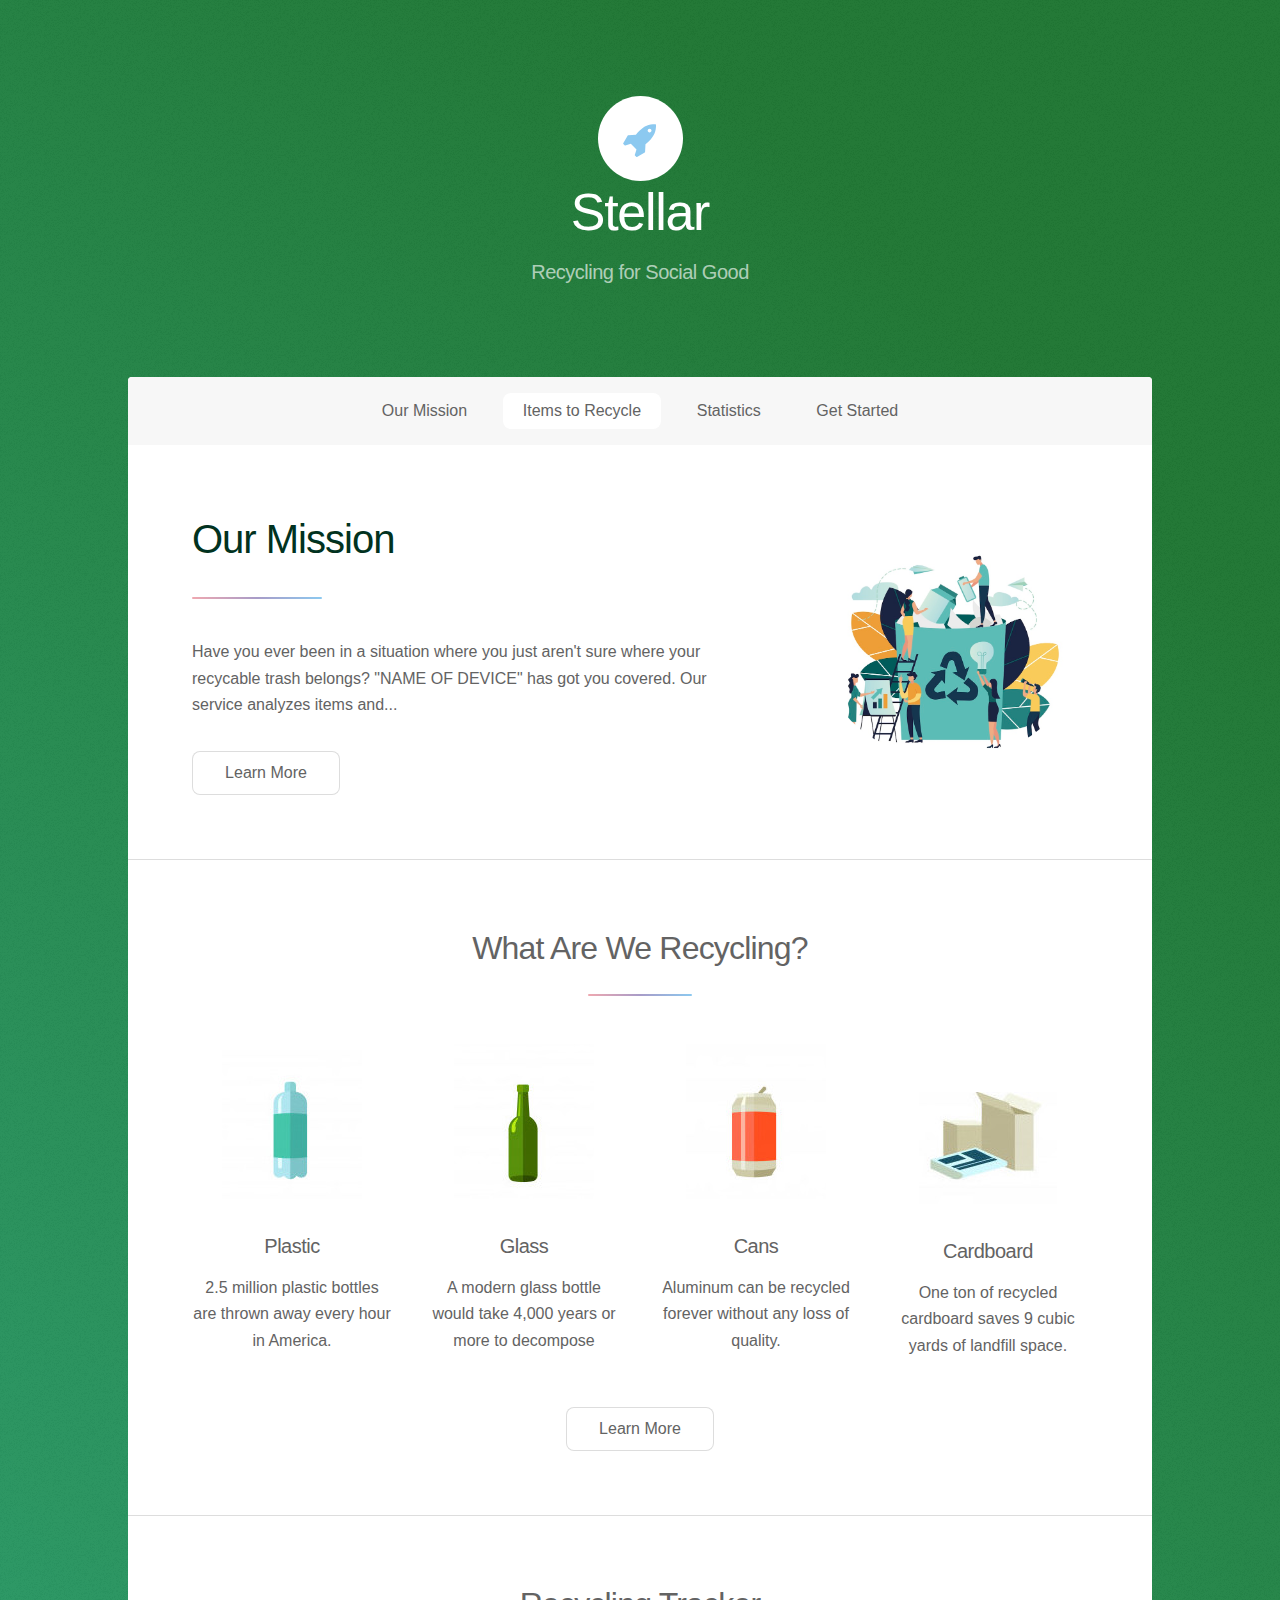
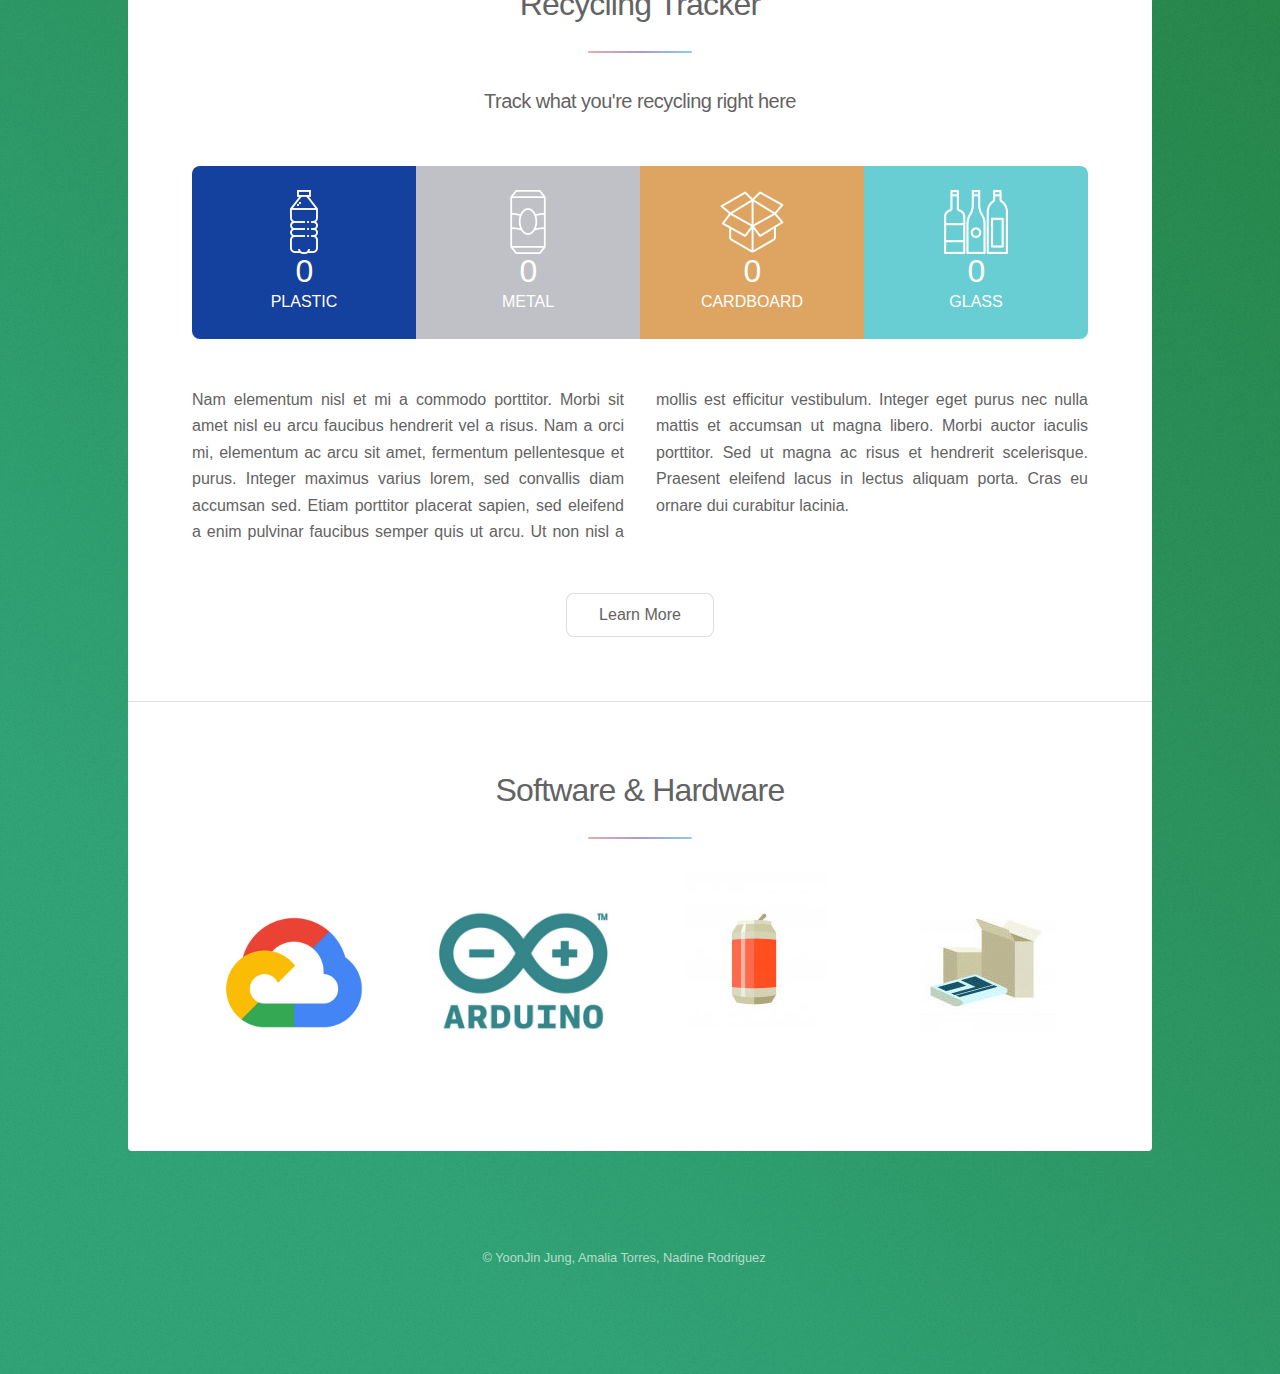
==== index.html @ b8164441 "Update index.html" ====
<html>
	<head>
		<title>Recycling for Social Good</title>
		<meta charset="utf-8" />
		<meta name="viewport" content="width=device-width, initial-scale=1, user-scalable=no" />
		<link rel="stylesheet" href="assets/css/main.css" />
		<noscript><link rel="stylesheet" href="assets/css/noscript.css" /></noscript>
	</head>
	<body class="is-preload">

		<!-- Wrapper -->
			<div id="wrapper">

				<!-- Header -->
					<header id="header" class="alt">
						<img src="images/logo.svg" alt=""/>
						<h1>Stellar</h1>
						<p>Recycling for Social Good<br />
						<!--built by <a href="https://twitter.com/ajlkn">@ajlkn</a> for <a href="https://html5up.net">HTML5 UP</a>.</p>-->
					</header>

				<!-- Nav -->
					<nav id="nav">
						<ul>
							<li><a href="#intro" class="active">Our Mission</a></li>
							<li><a href="#first"> Items to Recycle </a></li>
							<li><a href="#second"> Statistics </a></li>
							<li><a href="#cta"> Get Started </a></li>
						</ul>
					</nav>

				<!-- Main -->
					<div id="main">

						<!-- Introduction -->
							<section id="intro" class="main">
								<div class="spotlight">
									<div class="content">
										<header class="major">
											<h2 style="color: #013220; font-size: 40px">Our Mission</h2>
										</header>
										<p>Have you ever been in a situation where you just aren't sure where your recycable trash belongs?
											 "NAME OF DEVICE" has got you covered. Our service analyzes items and... </p>
										<ul class="actions">
											<li><a href="generic.html" class="button">Learn More</a></li>
										</ul>
									</div>
									<span id = "recycle-image" class = "image"id="image-recycle"><img src="images/people-recycling2.jpg" alt=""></span>
								</div>
							</section>

						<!-- First Section -->
							<section id="first" class="main special">
								<header class="major">
									<h2>What Are We Recycling?</h2>
								</header>
								<ul class="features">
									<li>
										<div class="box alt">
											<div class="row gtr-uniform">
												<div class="col-12"><img src="images/plastic.jpg" alt=""/></div>
											</div>
										</div>
										<h3>Plastic</h3>
										<p>2.5 million plastic bottles are thrown away every hour in America.</p>
									</li>
									<li>
										<div class="box alt">
											<div class="row gtr-uniform">
												<div class="col-12"><img src="images/glass.jpg" alt="" /></div>
											</div>
										</div>
										<h3>Glass</h3>
										<p>A modern glass bottle would take 4,000 years or more to decompose</p>
									</li>
									<li>
										<div class="box alt">
											<div class="row gtr-uniform">
												<div class="col-12"><img src="images/can.jpg" alt="" /></div>
											</div>
										</div>
										<h3>Cans</h3>
										<p>Aluminum can be recycled forever without any loss of quality.</p>
									</li>
									<li>
										<div class="box alt">
											<div class="row gtr-uniform">
												<div class="col-12"><img src="images/cardboard.jpg" alt="" /></div>
											</div>
										</div>
										<h3>Cardboard</h3>
										<p>One ton of recycled cardboard saves 9 cubic yards of landfill space.</p>
									</li>
								</ul>
								<footer class="major">
									<ul class="actions special">
										<li><a href="https://everkept.com/assets/pdf/RecyclingRules.pdf" class="button">Learn More</a></li>
									</ul>
								</footer>
							</section>

						<!-- Second Section -->
							<section id="second" class="main special">
								<header class="major">
									<h2>Recycling Tracker</h2>
									<p>Track what you're recycling right here</p>
								</header>
								<ul class="statistics">
									<li class="style1">
										<span><img src="images/plastic-icon.png" alt=""/></span>
										<strong>0</strong> PLASTIC
									</li>
									<li class="style2">
										<span><img src="images/can-icon.png" alt=""/></span>
										<strong>0</strong> METAL
									</li>
									<li class="style3">
										<span><img src="images/cardboard-icon.png" alt=""/></span>
										<strong>0</strong> CARDBOARD
									</li>
									<li class="style4">
										<span><img src="images/glass-icon.png" alt=""/></span>
										<strong>0</strong> GLASS
									</li>
								</ul>
								<p class="content">Nam elementum nisl et mi a commodo porttitor. Morbi sit amet nisl eu arcu faucibus hendrerit vel a risus. Nam a orci mi, elementum ac arcu sit amet, fermentum pellentesque et purus. Integer maximus varius lorem, sed convallis diam accumsan sed. Etiam porttitor placerat sapien, sed eleifend a enim pulvinar faucibus semper quis ut arcu. Ut non nisl a mollis est efficitur vestibulum. Integer eget purus nec nulla mattis et accumsan ut magna libero. Morbi auctor iaculis porttitor. Sed ut magna ac risus et hendrerit scelerisque. Praesent eleifend lacus in lectus aliquam porta. Cras eu ornare dui curabitur lacinia.</p>
								<footer class="major">
									<ul class="actions special">
										<li><a href="generic.html" class="button">Learn More</a></li>
									</ul>
								</footer>
							</section>

						<!-- Get Started -->
							<section id="cta" class="main special">
								<header class="major">
									<h2>Software & Hardware</h2>

								<!-- Software Used-->
										<ul class="features">
											<li>
												<div class="box alt">
													<div class="row gtr-uniform">
														<a  href="https://cloud.google.com/" target="_blank" class="col-12"><span class="image fit"><img class="fade" src="images/googlecloud.jpg"/></span></a>
													</div>
												</div>
											</li>
											<li>
												<div class="box alt">
													<div class="row gtr-uniform">
														<a  href="https://www.arduino.cc/en/Main/Software" target="_blank" class="col-12"><span class="image fit"><img class="fade" src="images/arduino.jpg" /></span></a>
													</div>
												</div>
											</li>
											<li>
												<div class="box alt">
													<div class="row gtr-uniform">
														<div class="col-12"><img src="images/can.jpg" href="#" alt="" /></div>
													</div>
												</div>
											</li>
											<li>
												<div class="box alt">
													<div class="row gtr-uniform">
														<div class="col-12"><img src="images/cardboard.jpg" a href="#" alt="" /></div>
													</div>
												</div>
											</li>
										</ul>
							</section>

					</div>

				<!-- Footer -->
				<footer id="footer">
					<p class="copyright">© YoonJin Jung, Amalia Torres, Nadine Rodriguez</p>
				</footer>

			</div>

		<!-- Scripts -->
			<script src="assets/js/jquery.min.js"></script>
			<script src="assets/js/jquery.scrollex.min.js"></script>
			<script src="assets/js/jquery.scrolly.min.js"></script>
			<script src="assets/js/browser.min.js"></script>
			<script src="assets/js/breakpoints.min.js"></script>
			<script src="assets/js/util.js"></script>
			<script src="assets/js/main.js"></script>

	</body>
</html>
---- assets/css/main.css ----
@import url(fontawesome-all.min.css);
@import 'https://fonts.googleapis.com/css?family=Source+Sans+Pro:300,400';

/*
	Stellar by HTML5 UP
	html5up.net | @ajlkn
	Free for personal and commercial use under the CCA 3.0 license (html5up.net/license)
*/

html, body, div, span, applet, object,
iframe, h1, h2, h3, h4, h5, h6, p, blockquote,
pre, a, abbr, acronym, address, big, cite,
code, del, dfn, em, img, ins, kbd, q, s, samp,
small, strike, strong, sub, sup, tt, var, b,
u, i, center, dl, dt, dd, ol, ul, li, fieldset,
form, label, legend, table, caption, tbody,
tfoot, thead, tr, th, td, article, aside,
canvas, details, embed, figure, figcaption,
footer, header, hgroup, menu, nav, output, ruby,
section, summary, time, mark, audio, video {
	margin: 0;
	padding: 0;
	border: 0;
	font-size: 100%;
	font: inherit;
	vertical-align: baseline;}

article, aside, details, figcaption, figure,
footer, header, hgroup, menu, nav, section {
	display: block;}

body {
	line-height: 1;
}

ol, ul {
	list-style: none;
}

blockquote, q {
	quotes: none;
}

	blockquote:before, blockquote:after, q:before, q:after {
		content: '';
		content: none;
	}

table {
	border-collapse: collapse;
	border-spacing: 0;
}

body {
	-webkit-text-size-adjust: none;
}

mark {
	background-color: transparent;
	color: inherit;
}

input::-moz-focus-inner {
	border: 0;
	padding: 0;
}

input, select, textarea {
	-moz-appearance: none;
	-webkit-appearance: none;
	-ms-appearance: none;
	appearance: none;
}

/* Basic */

	@-ms-viewport {
		width: device-width;
	}

	body {
		-ms-overflow-style: scrollbar;
	}

	@media screen and (max-width: 480px) {

		html, body {
			min-width: 320px;
		}

	}

	html {
		box-sizing: border-box;
	}

	*, *:before, *:after {
		box-sizing: inherit;
	}

	body {
		background-color: #000;
		background-image: url("images/overlay.png"), -moz-linear-gradient(45deg, #2ca272 15%, #1f7731 85%);
		background-image: url("images/overlay.png"), -webkit-linear-gradient(45deg, #2ca272 15%, #1f7731 85%);
		background-image: url("images/overlay.png"), -ms-linear-gradient(45deg, #2ca272 15%, #1f7731 85%);
		background-image: url("images/overlay.png"), linear-gradient(45deg, #2ca272 15%, #1f7731 85%);
	}

		body.is-preload *, body.is-preload *:before, body.is-preload *:after {
			-moz-animation: none !important;
			-webkit-animation: none !important;
			-ms-animation: none !important;
			animation: none !important;
			-moz-transition: none !important;
			-webkit-transition: none !important;
			-ms-transition: none !important;
			transition: none !important;
		}

/* Type */

	body {
		background-color: #935d8c;
		color: rgba(255, 255, 255, 0.65);
	}

	body, input, select, textarea {
		font-family: Helvetica, sans-serif;
		font-size: 17pt;
		font-weight: 300;
		line-height: 1.65;
	}

		@media screen and (max-width: 1680px) {

			body, input, select, textarea {
				font-size: 14pt;
			}

		}

		@media screen and (max-width: 1280px) {

			body, input, select, textarea {
				font-size: 12pt;
			}

		}

		@media screen and (max-width: 360px) {

			body, input, select, textarea {
				font-size: 11pt;
			}

		}

	a {
		-moz-transition: color 0.2s ease, border-bottom 0.2s ease;
		-webkit-transition: color 0.2s ease, border-bottom 0.2s ease;
		-ms-transition: color 0.2s ease, border-bottom 0.2s ease;
		transition: color 0.2s ease, border-bottom 0.2s ease;
		text-decoration: none;

		color: inherit;
	}

		a:hover {
			border-bottom-color: transparent;
		}

	strong, b {
		font-weight: 400;
	}

	em, i {
		font-style: italic;
	}

	p {
		margin: 0 0 2em 0;
	}

		p.content {
			-moz-columns: 20em 2;
			-webkit-columns: 20em 2;
			-ms-columns: 20em 2;
			columns: 20em 2;
			-moz-column-gap: 2em;
			-webkit-column-gap: 2em;
			-ms-column-gap: 2em;
			column-gap: 2em;
			text-align: justify;
		}

	h1, h2, h3, h4, h5, h6 {
		font-weight: 300;
		line-height: 1.5;
		margin: 0 0 0.7em 0;
		letter-spacing: -0.025em;
	}

		h1 a, h2 a, h3 a, h4 a, h5 a, h6 a {
			color: inherit;
			text-decoration: none;
		}

	h1 {
		font-size: 2.5em;
		line-height: 1.2;
		color: #ffd11a;
	}

	h2 {
		font-size: 1.5em;
		color: #2eb82e;
	}

	h3 {
		font-size: 1.25em;
	}

	h4 {
		font-size: 1.1em;
	}

	h5 {
		font-size: 0.9em;
	}

	h6 {
		font-size: 0.7em;
	}

	@media screen and (max-width: 736px) {

		h1 {
			font-size: 2em;
		}

	}

	sub {
		font-size: 0.8em;
		position: relative;
		top: 0.5em;
	}

	sup {
		font-size: 0.8em;
		position: relative;
		top: -0.5em;
	}

	blockquote {
		border-left: solid 4px;
		font-style: italic;
		margin: 0 0 2em 0;
		padding: 0.5em 0 0.5em 2em;
	}

	code {
		border-radius: 8px;
		border: solid 1px;
		font-family: "Courier New", monospace;
		font-size: 0.9em;
		margin: 0 0.25em;
		padding: 0.25em 0.65em;
	}

	pre {
		-webkit-overflow-scrolling: touch;
		font-family: "Courier New", monospace;
		font-size: 0.9em;
		margin: 0 0 2em 0;
	}

		pre code {
			display: block;
			line-height: 1.75;
			padding: 1em 1.5em;
			overflow-x: auto;
		}

	hr {
		border: 0;
		border-bottom: solid 1px;
		margin: 2em 0;
	}

		hr.major {
			margin: 3em 0;
		}

	.align-left {
		text-align: left;
	}

	.align-center {
		text-align: center;
	}

	.align-right {
		text-align: right;
	}

	input, select, textarea {
		color: #ffffff;
	}

	a:hover {
		color: #ffffff;
	}

	strong, b {
		color: #ffffff;
	}

	h1, h2, h3, h4, h5, h6 {
		color: #ffffff;
	}

	blockquote {
		border-left-color: rgba(255, 255, 255, 0.35);
	}

	code {
		background: rgba(255, 255, 255, 0.075);
		border-color: rgba(255, 255, 255, 0.35);
	}

	hr {
		border-bottom-color: rgba(255, 255, 255, 0.35);
	}

/* Row */

	.row {
		display: flex;
		flex-wrap: wrap;
		box-sizing: border-box;
		align-items: stretch;
	}

		.row > * {
			box-sizing: border-box;
		}

		.row.gtr-uniform > * > :last-child {
			margin-bottom: 0;
		}

		.row.aln-left {
			justify-content: flex-start;
		}

		.row.aln-center {
			justify-content: center;
		}

		.row.aln-right {
			justify-content: flex-end;
		}

		.row.aln-top {
			align-items: flex-start;
		}

		.row.aln-middle {
			align-items: center;
		}

		.row.aln-bottom {
			align-items: flex-end;
		}

		.row > .imp {
			order: -1;
		}

		.row > .col-1 {
			width: 8.33333%;
		}

		.row > .off-1 {
			margin-left: 0%;
		}

		.row > .col-2 {
			width: 16.66667%;
		}

		.row > .off-2 {
			margin-left: 16.66667%;
		}

		.row > .col-3 {
			width: 25%;
		}

		.row > .off-3 {
			margin-left: 25%;
		}

		.row > .col-4 {
			width: 33.33333%;
		}

		.row > .off-4 {
			margin-left: 33.33333%;
		}

		.row > .col-5 {
			width: 41.66667%;
		}

		.row > .off-5 {
			margin-left: 41.66667%;
		}

		.row > .col-6 {
			width: 50%;
		}

		.row > .off-6 {
			margin-left: 50%;
		}

		.row > .col-7 {
			width: 58.33333%;
		}

		.row > .off-7 {
			margin-left: 58.33333%;
		}

		.row > .col-8 {
			width: 66.66667%;
		}

		.row > .off-8 {
			margin-left: 66.66667%;
		}

		.row > .col-9 {
			width: 75%;
		}

		.row > .off-9 {
			margin-left: 75%;
		}

		.row > .col-10 {
			width: 83.33333%;
		}

		.row > .off-10 {
			margin-left: 83.33333%;
		}

		.row > .col-11 {
			width: 91.66667%;
		}

		.row > .off-11 {
			margin-left: 91.66667%;
		}

		.row > .col-12 {
			width: 100%;
		}

		.row > .off-12 {
			margin-left: 100%;
		}

		.row.gtr-0 {
			margin-top: 0;
			margin-left: 0em;
		}

			.row.gtr-0 > * {
				padding: 0 0 0 0em;
			}

			.row.gtr-0.gtr-uniform {
				margin-top: 0em;
			}

				.row.gtr-0.gtr-uniform > * {
					padding-top: 0em;
				}

		.row.gtr-25 {
			margin-top: 0;
			margin-left: -0.375em;
		}

			.row.gtr-25 > * {
				padding: 0 0 0 0.375em;
			}

			.row.gtr-25.gtr-uniform {
				margin-top: -0.375em;
			}

				.row.gtr-25.gtr-uniform > * {
					padding-top: 0.375em;
				}

		.row.gtr-50 {
			margin-top: 0;
			margin-left: -0.75em;
		}

			.row.gtr-50 > * {
				padding: 0 0 0 0.75em;
			}

			.row.gtr-50.gtr-uniform {
				margin-top: -0.75em;
			}

				.row.gtr-50.gtr-uniform > * {
					padding-top: 0.75em;
				}

		.row {
			margin-top: 0;
			margin-left: -1.5em;
		}

			.row > * {
				padding: 0 0 0 1.5em;
			}

			.row.gtr-uniform {
				margin-top: -1.5em;
			}

				.row.gtr-uniform > * {
					padding-top: 1.5em;
				}

		.row.gtr-150 {
			margin-top: 0;
			margin-left: -2.25em;
		}

			.row.gtr-150 > * {
				padding: 0 0 0 2.25em;
			}

			.row.gtr-150.gtr-uniform {
				margin-top: -2.25em;
			}

				.row.gtr-150.gtr-uniform > * {
					padding-top: 2.25em;
				}

		.row.gtr-200 {
			margin-top: 0;
			margin-left: -3em;
		}

			.row.gtr-200 > * {
				padding: 0 0 0 3em;
			}

			.row.gtr-200.gtr-uniform {
				margin-top: -3em;
			}

				.row.gtr-200.gtr-uniform > * {
					padding-top: 3em;
				}

		@media screen and (max-width: 1680px) {

			.row {
				display: flex;
				flex-wrap: wrap;
				box-sizing: border-box;
				align-items: stretch;
			}

				.row > * {
					box-sizing: border-box;
				}

				.row.gtr-uniform > * > :last-child {
					margin-bottom: 0;
				}

				.row.aln-left {
					justify-content: flex-start;
				}

				.row.aln-center {
					justify-content: center;
				}

				.row.aln-right {
					justify-content: flex-end;
				}

				.row.aln-top {
					align-items: flex-start;
				}

				.row.aln-middle {
					align-items: center;
				}

				.row.aln-bottom {
					align-items: flex-end;
				}

				.row > .imp-xlarge {
					order: -1;
				}

				.row > .col-1-xlarge {
					width: 8.33333%;
				}

				.row > .off-1-xlarge {
					margin-left: 8.33333%;
				}

				.row > .col-2-xlarge {
					width: 16.66667%;
				}

				.row > .off-2-xlarge {
					margin-left: 16.66667%;
				}

				.row > .col-3-xlarge {
					width: 25%;
				}

				.row > .off-3-xlarge {
					margin-left: 25%;
				}

				.row > .col-4-xlarge {
					width: 33.33333%;
				}

				.row > .off-4-xlarge {
					margin-left: 33.33333%;
				}

				.row > .col-5-xlarge {
					width: 41.66667%;
				}

				.row > .off-5-xlarge {
					margin-left: 41.66667%;
				}

				.row > .col-6-xlarge {
					width: 50%;
				}

				.row > .off-6-xlarge {
					margin-left: 50%;
				}

				.row > .col-7-xlarge {
					width: 58.33333%;
				}

				.row > .off-7-xlarge {
					margin-left: 58.33333%;
				}

				.row > .col-8-xlarge {
					width: 66.66667%;
				}

				.row > .off-8-xlarge {
					margin-left: 66.66667%;
				}

				.row > .col-9-xlarge {
					width: 75%;
				}

				.row > .off-9-xlarge {
					margin-left: 75%;
				}

				.row > .col-10-xlarge {
					width: 83.33333%;
				}

				.row > .off-10-xlarge {
					margin-left: 83.33333%;
				}

				.row > .col-11-xlarge {
					width: 91.66667%;
				}

				.row > .off-11-xlarge {
					margin-left: 91.66667%;
				}

				.row > .col-12-xlarge {
					width: 100%;
				}

				.row > .off-12-xlarge {
					margin-left: 100%;
				}

				.row.gtr-0 {
					margin-top: 0;
					margin-left: 0em;
				}

					.row.gtr-0 > * {
						padding: 0 0 0 0em;
					}

					.row.gtr-0.gtr-uniform {
						margin-top: 0em;
					}

						.row.gtr-0.gtr-uniform > * {
							padding-top: 0em;
						}

				.row.gtr-25 {
					margin-top: 0;
					margin-left: -0.375em;
				}

					.row.gtr-25 > * {
						padding: 0 0 0 0.375em;
					}

					.row.gtr-25.gtr-uniform {
						margin-top: -0.375em;
					}

						.row.gtr-25.gtr-uniform > * {
							padding-top: 0.375em;
						}

				.row.gtr-50 {
					margin-top: 0;
					margin-left: -0.75em;
				}

					.row.gtr-50 > * {
						padding: 0 0 0 0.75em;
					}

					.row.gtr-50.gtr-uniform {
						margin-top: -0.75em;
					}

						.row.gtr-50.gtr-uniform > * {
							padding-top: 0.75em;
						}

				.row {
					margin-top: 0;
					margin-left: -1.5em;
				}

					.row > * {
						padding: 0 0 0 1.5em;
					}

					.row.gtr-uniform {
						margin-top: -1.5em;
					}

						.row.gtr-uniform > * {
							padding-top: 1.5em;
						}

				.row.gtr-150 {
					margin-top: 0;
					margin-left: -2.25em;
				}

					.row.gtr-150 > * {
						padding: 0 0 0 2.25em;
					}

					.row.gtr-150.gtr-uniform {
						margin-top: -2.25em;
					}

						.row.gtr-150.gtr-uniform > * {
							padding-top: 2.25em;
						}

				.row.gtr-200 {
					margin-top: 0;
					margin-left: -3em;
				}

					.row.gtr-200 > * {
						padding: 0 0 0 3em;
					}

					.row.gtr-200.gtr-uniform {
						margin-top: -3em;
					}

						.row.gtr-200.gtr-uniform > * {
							padding-top: 3em;
						}

		}

		@media screen and (max-width: 1280px) {

			.row {
				display: flex;
				flex-wrap: wrap;
				box-sizing: border-box;
				align-items: stretch;
			}

				.row > * {
					box-sizing: border-box;
				}

				.row.gtr-uniform > * > :last-child {
					margin-bottom: 0;
				}

				.row.aln-left {
					justify-content: flex-start;
				}

				.row.aln-center {
					justify-content: center;
				}

				.row.aln-right {
					justify-content: flex-end;
				}

				.row.aln-top {
					align-items: flex-start;
				}

				.row.aln-middle {
					align-items: center;
				}

				.row.aln-bottom {
					align-items: flex-end;
				}

				.row > .imp-large {
					order: -1;
				}

				.row > .col-1-large {
					width: 8.33333%;
				}

				.row > .off-1-large {
					margin-left: 8.33333%;
				}

				.row > .col-2-large {
					width: 16.66667%;
				}

				.row > .off-2-large {
					margin-left: 16.66667%;
				}

				.row > .col-3-large {
					width: 25%;
				}

				.row > .off-3-large {
					margin-left: 25%;
				}

				.row > .col-4-large {
					width: 33.33333%;
				}

				.row > .off-4-large {
					margin-left: 33.33333%;
				}

				.row > .col-5-large {
					width: 41.66667%;
				}

				.row > .off-5-large {
					margin-left: 41.66667%;
				}

				.row > .col-6-large {
					width: 50%;
				}

				.row > .off-6-large {
					margin-left: 50%;
				}

				.row > .col-7-large {
					width: 58.33333%;
				}

				.row > .off-7-large {
					margin-left: 58.33333%;
				}

				.row > .col-8-large {
					width: 66.66667%;
				}

				.row > .off-8-large {
					margin-left: 66.66667%;
				}

				.row > .col-9-large {
					width: 75%;
				}

				.row > .off-9-large {
					margin-left: 75%;
				}

				.row > .col-10-large {
					width: 83.33333%;
				}

				.row > .off-10-large {
					margin-left: 83.33333%;
				}

				.row > .col-11-large {
					width: 91.66667%;
				}

				.row > .off-11-large {
					margin-left: 91.66667%;
				}

				.row > .col-12-large {
					width: 100%;
				}

				.row > .off-12-large {
					margin-left: 100%;
				}

				.row.gtr-0 {
					margin-top: 0;
					margin-left: 0em;
				}

					.row.gtr-0 > * {
						padding: 0 0 0 0em;
					}

					.row.gtr-0.gtr-uniform {
						margin-top: 0em;
					}

						.row.gtr-0.gtr-uniform > * {
							padding-top: 0em;
						}

				.row.gtr-25 {
					margin-top: 0;
					margin-left: -0.375em;
				}

					.row.gtr-25 > * {
						padding: 0 0 0 0.375em;
					}

					.row.gtr-25.gtr-uniform {
						margin-top: -0.375em;
					}

						.row.gtr-25.gtr-uniform > * {
							padding-top: 0.375em;
						}

				.row.gtr-50 {
					margin-top: 0;
					margin-left: -0.75em;
				}

					.row.gtr-50 > * {
						padding: 0 0 0 0.75em;
					}

					.row.gtr-50.gtr-uniform {
						margin-top: -0.75em;
					}

						.row.gtr-50.gtr-uniform > * {
							padding-top: 0.75em;
						}

				.row {
					margin-top: 0;
					margin-left: -1.5em;
				}

					.row > * {
						padding: 0 0 0 1.5em;
					}

					.row.gtr-uniform {
						margin-top: -1.5em;
					}

						.row.gtr-uniform > * {
							padding-top: 1.5em;
						}

				.row.gtr-150 {
					margin-top: 0;
					margin-left: -2.25em;
				}

					.row.gtr-150 > * {
						padding: 0 0 0 2.25em;
					}

					.row.gtr-150.gtr-uniform {
						margin-top: -2.25em;
					}

						.row.gtr-150.gtr-uniform > * {
							padding-top: 2.25em;
						}

				.row.gtr-200 {
					margin-top: 0;
					margin-left: -3em;
				}

					.row.gtr-200 > * {
						padding: 0 0 0 3em;
					}

					.row.gtr-200.gtr-uniform {
						margin-top: -3em;
					}

						.row.gtr-200.gtr-uniform > * {
							padding-top: 3em;
						}

		}

		@media screen and (max-width: 980px) {

			.row {
				display: flex;
				flex-wrap: wrap;
				box-sizing: border-box;
				align-items: stretch;
			}

				.row > * {
					box-sizing: border-box;
				}

				.row.gtr-uniform > * > :last-child {
					margin-bottom: 0;
				}

				.row.aln-left {
					justify-content: flex-start;
				}

				.row.aln-center {
					justify-content: center;
				}

				.row.aln-right {
					justify-content: flex-end;
				}

				.row.aln-top {
					align-items: flex-start;
				}

				.row.aln-middle {
					align-items: center;
				}

				.row.aln-bottom {
					align-items: flex-end;
				}

				.row > .imp-medium {
					order: -1;
				}

				.row > .col-1-medium {
					width: 8.33333%;
				}

				.row > .off-1-medium {
					margin-left: 8.33333%;
				}

				.row > .col-2-medium {
					width: 16.66667%;
				}

				.row > .off-2-medium {
					margin-left: 16.66667%;
				}

				.row > .col-3-medium {
					width: 25%;
				}

				.row > .off-3-medium {
					margin-left: 25%;
				}

				.row > .col-4-medium {
					width: 33.33333%;
				}

				.row > .off-4-medium {
					margin-left: 33.33333%;
				}

				.row > .col-5-medium {
					width: 41.66667%;
				}

				.row > .off-5-medium {
					margin-left: 41.66667%;
				}

				.row > .col-6-medium {
					width: 50%;
				}

				.row > .off-6-medium {
					margin-left: 50%;
				}

				.row > .col-7-medium {
					width: 58.33333%;
				}

				.row > .off-7-medium {
					margin-left: 58.33333%;
				}

				.row > .col-8-medium {
					width: 66.66667%;
				}

				.row > .off-8-medium {
					margin-left: 66.66667%;
				}

				.row > .col-9-medium {
					width: 75%;
				}

				.row > .off-9-medium {
					margin-left: 75%;
				}

				.row > .col-10-medium {
					width: 83.33333%;
				}

				.row > .off-10-medium {
					margin-left: 83.33333%;
				}

				.row > .col-11-medium {
					width: 91.66667%;
				}

				.row > .off-11-medium {
					margin-left: 91.66667%;
				}

				.row > .col-12-medium {
					width: 100%;
				}

				.row > .off-12-medium {
					margin-left: 100%;
				}

				.row.gtr-0 {
					margin-top: 0;
					margin-left: 0em;
				}

					.row.gtr-0 > * {
						padding: 0 0 0 0em;
					}

					.row.gtr-0.gtr-uniform {
						margin-top: 0em;
					}

						.row.gtr-0.gtr-uniform > * {
							padding-top: 0em;
						}

				.row.gtr-25 {
					margin-top: 0;
					margin-left: -0.375em;
				}

					.row.gtr-25 > * {
						padding: 0 0 0 0.375em;
					}

					.row.gtr-25.gtr-uniform {
						margin-top: -0.375em;
					}

						.row.gtr-25.gtr-uniform > * {
							padding-top: 0.375em;
						}

				.row.gtr-50 {
					margin-top: 0;
					margin-left: -0.75em;
				}

					.row.gtr-50 > * {
						padding: 0 0 0 0.75em;
					}

					.row.gtr-50.gtr-uniform {
						margin-top: -0.75em;
					}

						.row.gtr-50.gtr-uniform > * {
							padding-top: 0.75em;
						}

				.row {
					margin-top: 0;
					margin-left: -1.5em;
				}

					.row > * {
						padding: 0 0 0 1.5em;
					}

					.row.gtr-uniform {
						margin-top: -1.5em;
					}

						.row.gtr-uniform > * {
							padding-top: 1.5em;
						}

				.row.gtr-150 {
					margin-top: 0;
					margin-left: -2.25em;
				}

					.row.gtr-150 > * {
						padding: 0 0 0 2.25em;
					}

					.row.gtr-150.gtr-uniform {
						margin-top: -2.25em;
					}

						.row.gtr-150.gtr-uniform > * {
							padding-top: 2.25em;
						}

				.row.gtr-200 {
					margin-top: 0;
					margin-left: -3em;
				}

					.row.gtr-200 > * {
						padding: 0 0 0 3em;
					}

					.row.gtr-200.gtr-uniform {
						margin-top: -3em;
					}

						.row.gtr-200.gtr-uniform > * {
							padding-top: 3em;
						}

		}

		@media screen and (max-width: 736px) {

			.row {
				display: flex;
				flex-wrap: wrap;
				box-sizing: border-box;
				align-items: stretch;
			}

				.row > * {
					box-sizing: border-box;
				}

				.row.gtr-uniform > * > :last-child {
					margin-bottom: 0;
				}

				.row.aln-left {
					justify-content: flex-start;
				}

				.row.aln-center {
					justify-content: center;
				}

				.row.aln-right {
					justify-content: flex-end;
				}

				.row.aln-top {
					align-items: flex-start;
				}

				.row.aln-middle {
					align-items: center;
				}

				.row.aln-bottom {
					align-items: flex-end;
				}

				.row > .imp-small {
					order: -1;
				}

				.row > .col-1-small {
					width: 8.33333%;
				}

				.row > .off-1-small {
					margin-left: 8.33333%;
				}

				.row > .col-2-small {
					width: 16.66667%;
				}

				.row > .off-2-small {
					margin-left: 16.66667%;
				}

				.row > .col-3-small {
					width: 25%;
				}

				.row > .off-3-small {
					margin-left: 25%;
				}

				.row > .col-4-small {
					width: 33.33333%;
				}

				.row > .off-4-small {
					margin-left: 33.33333%;
				}

				.row > .col-5-small {
					width: 41.66667%;
				}

				.row > .off-5-small {
					margin-left: 41.66667%;
				}

				.row > .col-6-small {
					width: 50%;
				}

				.row > .off-6-small {
					margin-left: 50%;
				}

				.row > .col-7-small {
					width: 58.33333%;
				}

				.row > .off-7-small {
					margin-left: 58.33333%;
				}

				.row > .col-8-small {
					width: 66.66667%;
				}

				.row > .off-8-small {
					margin-left: 66.66667%;
				}

				.row > .col-9-small {
					width: 75%;
				}

				.row > .off-9-small {
					margin-left: 75%;
				}

				.row > .col-10-small {
					width: 83.33333%;
				}

				.row > .off-10-small {
					margin-left: 83.33333%;
				}

				.row > .col-11-small {
					width: 91.66667%;
				}

				.row > .off-11-small {
					margin-left: 91.66667%;
				}

				.row > .col-12-small {
					width: 100%;
				}

				.row > .off-12-small {
					margin-left: 100%;
				}

				.row.gtr-0 {
					margin-top: 0;
					margin-left: 0em;
				}

					.row.gtr-0 > * {
						padding: 0 0 0 0em;
					}

					.row.gtr-0.gtr-uniform {
						margin-top: 0em;
					}

						.row.gtr-0.gtr-uniform > * {
							padding-top: 0em;
						}

				.row.gtr-25 {
					margin-top: 0;
					margin-left: -0.25em;
				}

					.row.gtr-25 > * {
						padding: 0 0 0 0.25em;
					}

					.row.gtr-25.gtr-uniform {
						margin-top: -0.25em;
					}

						.row.gtr-25.gtr-uniform > * {
							padding-top: 0.25em;
						}

				.row.gtr-50 {
					margin-top: 0;
					margin-left: -0.5em;
				}

					.row.gtr-50 > * {
						padding: 0 0 0 0.5em;
					}

					.row.gtr-50.gtr-uniform {
						margin-top: -0.5em;
					}

						.row.gtr-50.gtr-uniform > * {
							padding-top: 0.5em;
						}

				.row {
					margin-top: 0;
					margin-left: -1em;
				}

					.row > * {
						padding: 0 0 0 1em;
					}

					.row.gtr-uniform {
						margin-top: -1em;
					}

						.row.gtr-uniform > * {
							padding-top: 1em;
						}

				.row.gtr-150 {
					margin-top: 0;
					margin-left: -1.5em;
				}

					.row.gtr-150 > * {
						padding: 0 0 0 1.5em;
					}

					.row.gtr-150.gtr-uniform {
						margin-top: -1.5em;
					}

						.row.gtr-150.gtr-uniform > * {
							padding-top: 1.5em;
						}

				.row.gtr-200 {
					margin-top: 0;
					margin-left: -2em;
				}

					.row.gtr-200 > * {
						padding: 0 0 0 2em;
					}

					.row.gtr-200.gtr-uniform {
						margin-top: -2em;
					}

						.row.gtr-200.gtr-uniform > * {
							padding-top: 2em;
						}

		}

		@media screen and (max-width: 480px) {

			.row {
				display: flex;
				flex-wrap: wrap;
				box-sizing: border-box;
				align-items: stretch;
			}

				.row > * {
					box-sizing: border-box;
				}

				.row.gtr-uniform > * > :last-child {
					margin-bottom: 0;
				}

				.row.aln-left {
					justify-content: flex-start;
				}

				.row.aln-center {
					justify-content: center;
				}

				.row.aln-right {
					justify-content: flex-end;
				}

				.row.aln-top {
					align-items: flex-start;
				}

				.row.aln-middle {
					align-items: center;
				}

				.row.aln-bottom {
					align-items: flex-end;
				}

				.row > .imp-xsmall {
					order: -1;
				}

				.row > .col-1-xsmall {
					width: 8.33333%;
				}

				.row > .off-1-xsmall {
					margin-left: 8.33333%;
				}

				.row > .col-2-xsmall {
					width: 16.66667%;
				}

				.row > .off-2-xsmall {
					margin-left: 16.66667%;
				}

				.row > .col-3-xsmall {
					width: 25%;
				}

				.row > .off-3-xsmall {
					margin-left: 25%;
				}

				.row > .col-4-xsmall {
					width: 33.33333%;
				}

				.row > .off-4-xsmall {
					margin-left: 33.33333%;
				}

				.row > .col-5-xsmall {
					width: 41.66667%;
				}

				.row > .off-5-xsmall {
					margin-left: 41.66667%;
				}

				.row > .col-6-xsmall {
					width: 50%;
				}

				.row > .off-6-xsmall {
					margin-left: 50%;
				}

				.row > .col-7-xsmall {
					width: 58.33333%;
				}

				.row > .off-7-xsmall {
					margin-left: 58.33333%;
				}

				.row > .col-8-xsmall {
					width: 66.66667%;
				}

				.row > .off-8-xsmall {
					margin-left: 66.66667%;
				}

				.row > .col-9-xsmall {
					width: 75%;
				}

				.row > .off-9-xsmall {
					margin-left: 75%;
				}

				.row > .col-10-xsmall {
					width: 83.33333%;
				}

				.row > .off-10-xsmall {
					margin-left: 83.33333%;
				}

				.row > .col-11-xsmall {
					width: 91.66667%;
				}

				.row > .off-11-xsmall {
					margin-left: 91.66667%;
				}

				.row > .col-12-xsmall {
					width: 100%;
				}

				.row > .off-12-xsmall {
					margin-left: 100%;
				}

				.row.gtr-0 {
					margin-top: 0;
					margin-left: 0em;
				}

					.row.gtr-0 > * {
						padding: 0 0 0 0em;
					}

					.row.gtr-0.gtr-uniform {
						margin-top: 0em;
					}

						.row.gtr-0.gtr-uniform > * {
							padding-top: 0em;
						}

				.row.gtr-25 {
					margin-top: 0;
					margin-left: -0.3125em;
				}

					.row.gtr-25 > * {
						padding: 0 0 0 0.3125em;
					}

					.row.gtr-25.gtr-uniform {
						margin-top: -0.3125em;
					}

						.row.gtr-25.gtr-uniform > * {
							padding-top: 0.3125em;
						}

				.row.gtr-50 {
					margin-top: 0;
					margin-left: -0.625em;
				}

					.row.gtr-50 > * {
						padding: 0 0 0 0.625em;
					}

					.row.gtr-50.gtr-uniform {
						margin-top: -0.625em;
					}

						.row.gtr-50.gtr-uniform > * {
							padding-top: 0.625em;
						}

				.row {
					margin-top: 0;
					margin-left: -1.25em;
				}

					.row > * {
						padding: 0 0 0 1.25em;
					}

					.row.gtr-uniform {
						margin-top: -1.25em;
					}

						.row.gtr-uniform > * {
							padding-top: 1.25em;
						}

				.row.gtr-150 {
					margin-top: 0;
					margin-left: -1.875em;
				}

					.row.gtr-150 > * {
						padding: 0 0 0 1.875em;
					}

					.row.gtr-150.gtr-uniform {
						margin-top: -1.875em;
					}

						.row.gtr-150.gtr-uniform > * {
							padding-top: 1.875em;
						}

				.row.gtr-200 {
					margin-top: 0;
					margin-left: -2.5em;
				}

					.row.gtr-200 > * {
						padding: 0 0 0 2.5em;
					}

					.row.gtr-200.gtr-uniform {
						margin-top: -2.5em;
					}

						.row.gtr-200.gtr-uniform > * {
							padding-top: 2.5em;
						}

		}

/* Box */

	.box {
		border-radius: 8px;
		border: solid;
		margin-bottom: 2em;
		padding: 1.5em;
	}

		.box > :last-child,
		.box > :last-child > :last-child,
		.box > :last-child > :last-child > :last-child {
			margin-bottom: 0;
		}

		.box.alt {
			border: 0;
			border-radius: 0;
			padding: 0;
		}

	.box {
		border-color: rgba(255, 255, 255, 0.35);
	}

/* Button */

	input[type="submit"],
	input[type="reset"],
	input[type="button"],
	button,
	.button {
		-moz-appearance: none;
		-webkit-appearance: none;
		-ms-appearance: none;
		appearance: none;
		-moz-transition: background-color 0.2s ease-in-out, color 0.2s ease-in-out;
		-webkit-transition: background-color 0.2s ease-in-out, color 0.2s ease-in-out;
		-ms-transition: background-color 0.2s ease-in-out, color 0.2s ease-in-out;
		transition: background-color 0.2s ease-in-out, color 0.2s ease-in-out;
		border-radius: 8px;
		border: 0;
		cursor: pointer;
		display: inline-block;
		font-weight: 300;
		height: 2.75em;
		line-height: 2.75em;
		min-width: 9.25em;
		padding: 0 1.5em;
		text-align: center;
		text-decoration: none;
		white-space: nowrap;
	}

		input[type="submit"].icon,
		input[type="reset"].icon,
		input[type="button"].icon,
		button.icon,
		.button.icon {
			padding-left: 1.35em;
		}

			input[type="submit"].icon:before,
			input[type="reset"].icon:before,
			input[type="button"].icon:before,
			button.icon:before,
			.button.icon:before {
				margin-right: 0.5em;
			}

		input[type="submit"].fit,
		input[type="reset"].fit,
		input[type="button"].fit,
		button.fit,
		.button.fit {
			width: 100%;
		}

		input[type="submit"].small,
		input[type="reset"].small,
		input[type="button"].small,
		button.small,
		.button.small {
			font-size: 0.8em;
		}

		input[type="submit"].large,
		input[type="reset"].large,
		input[type="button"].large,
		button.large,
		.button.large {
			font-size: 1.35em;
		}

		input[type="submit"].disabled, input[type="submit"]:disabled,
		input[type="reset"].disabled,
		input[type="reset"]:disabled,
		input[type="button"].disabled,
		input[type="button"]:disabled,
		button.disabled,
		button:disabled,
		.button.disabled,
		.button:disabled {
			pointer-events: none;
			opacity: 0.25;
		}

		@media screen and (max-width: 736px) {

			input[type="submit"],
			input[type="reset"],
			input[type="button"],
			button,
			.button {
				min-width: 0;
			}

		}

	input[type="submit"],
	input[type="reset"],
	input[type="button"],
	button,
	.button {
		background-color: transparent;
		box-shadow: inset 0 0 0 1px rgba(255, 255, 255, 0.35);
		color: #ffffff !important;
	}

		input[type="submit"]:hover,
		input[type="reset"]:hover,
		input[type="button"]:hover,
		button:hover,
		.button:hover {
			background-color: rgba(255, 255, 255, 0.075);
		}

		input[type="submit"]:active,
		input[type="reset"]:active,
		input[type="button"]:active,
		button:active,
		.button:active {
			background-color: rgba(255, 255, 255, 0.2);
		}

		input[type="submit"].icon:before,
		input[type="reset"].icon:before,
		input[type="button"].icon:before,
		button.icon:before,
		.button.icon:before {
			color: rgba(255, 255, 255, 0.5);
		}

		input[type="submit"].primary,
		input[type="reset"].primary,
		input[type="button"].primary,
		button.primary,
		.button.primary {
			background-color: #8cc9f0;
			color: #ffffff !important;
			box-shadow: none;
		}

			input[type="submit"].primary:hover,
			input[type="reset"].primary:hover,
			input[type="button"].primary:hover,
			button.primary:hover,
			.button.primary:hover {
				background-color: #9acff2;
			}

			input[type="submit"].primary:active,
			input[type="reset"].primary:active,
			input[type="button"].primary:active,
			button.primary:active,
			.button.primary:active {
				background-color: #7ec3ee;
			}

			input[type="submit"].primary.icon:before,
			input[type="reset"].primary.icon:before,
			input[type="button"].primary.icon:before,
			button.primary.icon:before,
			.button.primary.icon:before {
				color: #ffffff !important;
			}

/* Form */

	form {
		margin: 0 0 2em 0;
	}

	label {
		display: block;
		font-size: 0.9em;
		font-weight: 400;
		margin: 0 0 1em 0;
	}

	input[type="text"],
	input[type="password"],
	input[type="email"],
	select,
	textarea {
		-moz-appearance: none;
		-webkit-appearance: none;
		-ms-appearance: none;
		appearance: none;
		border-radius: 8px;
		border: solid 1px;
		color: inherit;
		display: block;
		outline: 0;
		padding: 0 1em;
		text-decoration: none;
		width: 100%;
	}

		input[type="text"]:invalid,
		input[type="password"]:invalid,
		input[type="email"]:invalid,
		select:invalid,
		textarea:invalid {
			box-shadow: none;
		}

	select {
		background-size: 1.25rem;
		background-repeat: no-repeat;
		background-position: calc(100% - 1rem) center;
		height: 2.75em;
		padding-right: 2.75em;
		text-overflow: ellipsis;
	}

		select:focus::-ms-value {
			background-color: transparent;
		}

		select::-ms-expand {
			display: none;
		}

	input[type="text"],
	input[type="password"],
	input[type="email"],
	select {
		height: 2.75em;
	}

	textarea {
		padding: 0.75em 1em;
	}

	input[type="checkbox"],
	input[type="radio"] {
		-moz-appearance: none;
		-webkit-appearance: none;
		-ms-appearance: none;
		appearance: none;
		display: block;
		float: left;
		margin-right: -2em;
		opacity: 0;
		width: 1em;
		z-index: -1;
	}

		input[type="checkbox"] + label,
		input[type="radio"] + label {
			text-decoration: none;
			cursor: pointer;
			display: inline-block;
			font-size: 1em;
			font-weight: 300;
			padding-left: 2.4em;
			padding-right: 0.75em;
			position: relative;
		}

			input[type="checkbox"] + label:before,
			input[type="radio"] + label:before {
				-moz-osx-font-smoothing: grayscale;
				-webkit-font-smoothing: antialiased;
				display: inline-block;
				font-style: normal;
				font-variant: normal;
				text-rendering: auto;
				line-height: 1;
				text-transform: none !important;
				font-family: 'Font Awesome 5 Free';
				font-weight: 900;
			}

			input[type="checkbox"] + label:before,
			input[type="radio"] + label:before {
				border-radius: 8px;
				border: solid 1px;
				content: '';
				display: inline-block;
				font-size: 0.8em;
				height: 2.0625em;
				left: 0;
				line-height: 2.0625em;
				position: absolute;
				text-align: center;
				top: 0;
				width: 2.0625em;
			}

		input[type="checkbox"]:checked + label:before,
		input[type="radio"]:checked + label:before {
			content: '\f00c';
		}

	input[type="checkbox"] + label:before {
		border-radius: 8px;
	}

	input[type="radio"] + label:before {
		border-radius: 100%;
	}

	::-webkit-input-placeholder {
		opacity: 1.0;
	}

	:-moz-placeholder {
		opacity: 1.0;
	}

	::-moz-placeholder {
		opacity: 1.0;
	}

	:-ms-input-placeholder {
		opacity: 1.0;
	}

	label {
		color: #ffffff;
	}

	input[type="text"],
	input[type="password"],
	input[type="email"],
	select,
	textarea {
		background-color: rgba(255, 255, 255, 0.075);
		border-color: rgba(255, 255, 255, 0.35);
	}

		input[type="text"]:focus,
		input[type="password"]:focus,
		input[type="email"]:focus,
		select:focus,
		textarea:focus {
			border-color: #8cc9f0;
			box-shadow: 0 0 0 1px #8cc9f0;
		}

	select {
		background-image: url("data:image/svg+xml;charset=utf8,%3Csvg xmlns='http://www.w3.org/2000/svg' width='40' height='40' preserveAspectRatio='none' viewBox='0 0 40 40'%3E%3Cpath d='M9.4,12.3l10.4,10.4l10.4-10.4c0.2-0.2,0.5-0.4,0.9-0.4c0.3,0,0.6,0.1,0.9,0.4l3.3,3.3c0.2,0.2,0.4,0.5,0.4,0.9 c0,0.4-0.1,0.6-0.4,0.9L20.7,31.9c-0.2,0.2-0.5,0.4-0.9,0.4c-0.3,0-0.6-0.1-0.9-0.4L4.3,17.3c-0.2-0.2-0.4-0.5-0.4-0.9 c0-0.4,0.1-0.6,0.4-0.9l3.3-3.3c0.2-0.2,0.5-0.4,0.9-0.4S9.1,12.1,9.4,12.3z' fill='rgba(255, 255, 255, 0.35)' /%3E%3C/svg%3E");
	}

		select option {
			color: #ffffff;
			background: #935d8c;
		}

	input[type="checkbox"] + label,
	input[type="radio"] + label {
		color: rgba(255, 255, 255, 0.65);
	}

		input[type="checkbox"] + label:before,
		input[type="radio"] + label:before {
			background: rgba(255, 255, 255, 0.075);
			border-color: rgba(255, 255, 255, 0.35);
		}

	input[type="checkbox"]:checked + label:before,
	input[type="radio"]:checked + label:before {
		background-color: #ffffff;
		border-color: #ffffff;
		color: #935d8c;
	}

	input[type="checkbox"]:focus + label:before,
	input[type="radio"]:focus + label:before {
		border-color: #8cc9f0;
		box-shadow: 0 0 0 1px #8cc9f0;
	}

	::-webkit-input-placeholder {
		color: rgba(255, 255, 255, 0.5) !important;
	}

	:-moz-placeholder {
		color: rgba(255, 255, 255, 0.5) !important;
	}

	::-moz-placeholder {
		color: rgba(255, 255, 255, 0.5) !important;
	}

	:-ms-input-placeholder {
		color: rgba(255, 255, 255, 0.5) !important;
	}

	.formerize-placeholder {
		color: rgba(255, 255, 255, 0.5) !important;
	}

/* Icon */

	.icon {
		text-decoration: none;
		-moz-transition: background-color 0.2s ease-in-out, color 0.2s ease-in-out;
		-webkit-transition: background-color 0.2s ease-in-out, color 0.2s ease-in-out;
		-ms-transition: background-color 0.2s ease-in-out, color 0.2s ease-in-out;
		transition: background-color 0.2s ease-in-out, color 0.2s ease-in-out;
		border-bottom: none;
		position: relative;
	}

		.icon:before {
			-moz-osx-font-smoothing: grayscale;
			-webkit-font-smoothing: antialiased;
			display: inline-block;
			font-style: normal;
			font-variant: normal;
			text-rendering: auto;
			line-height: 1;
			text-transform: none !important;
			font-family: 'Font Awesome 5 Free';
			font-weight: 400;
		}

		.icon > .label {
			display: none;
		}

		.icon:before {
			line-height: solid;
		}

		.icon.solid:before {
			font-weight: 900;
		}

		.icon.brands:before {
			font-family: 'Font Awesome 5 Brands';
		}

		.icon.major {
			border: solid 1px;
			display: inline-block;
			border-radius: 100%;
			padding: 0.65em;
			margin: 0 0 2em 0;
			cursor: default;
		}

			.icon.major:before {
				display: inline-block;
				font-size: 6.25rem;
				width: 2.25em;
				height: 2.25em;
				line-height: 2.2em;
				border-radius: 100%;
				border: solid 1px;
				text-align: center;
			}

		.icon.alt {
			display: inline-block;
			border: solid 1px;
			border-radius: 100%;
		}

			.icon.alt:before {
				display: block;
				font-size: 1.25em;
				width: 2em;
				height: 2em;
				text-align: center;
				line-height: 2em;
			}

		.icon.style1 {
			color: #efa8b0;
		}

		.icon.style2 {
			color: #c79cc8;
		}

		.icon.style3 {
			color: #a89cc8;
		}

		.icon.style4 {
			color: #9bb2e1;
		}

		.icon.style5 {
			color: #8cc9f0;
		}

		@media screen and (max-width: 1680px) {

			.icon.major:before {
				font-size: 5.5rem;
			}

		}

		@media screen and (max-width: 1280px) {

			.icon.major:before {
				font-size: 4.75rem;
			}

		}

		@media screen and (max-width: 736px) {

			.icon.major {
				margin: 0 0 1.5em 0;
				padding: 0.35em;
			}

				.icon.major:before {
					font-size: 3.5rem;
				}

		}

	.icon.major {
		border-color: rgba(255, 255, 255, 0.35);
	}

		.icon.major:before {
			border-color: rgba(255, 255, 255, 0.35);
		}

	.icon.alt {
		border-color: rgba(255, 255, 255, 0.35);
		color: #ffffff;
	}

		.icon.alt:hover {
			background-color: rgba(255, 255, 255, 0.075);
		}

		.icon.alt:active {
			background-color: rgba(255, 255, 255, 0.2);
		}

/* Image */

	.image {
		border-radius: 8px;
		border: 0;
		display: inline-block;
		position: relative;
	}

		.image img {
			border-radius: 8px;
			display: block;
		}

		.image.left, .image.right {
			max-width: 40%;
		}

			.image.left img, .image.right img {
				width: 100%;
			}

		.image.left {
			float: left;
			margin: 0 1.5em 1em 0;
			top: 0.25em;
		}

		.image.right {
			float: right;
			margin: 0 0 1em 1.5em;
			top: 0.25em;
		}

		.image.fit {
			display: block;
			margin: 0 0 2em 0;
			width: 100%;
		}

			.image.fit img {
				width: 100%;
			}

		.image.main {
			display: block;
			margin: 0 0 3em 0;
			width: 100%;
		}

			.image.main img {
				width: 100%;
			}

/* List */

	ol {
		list-style: decimal;
		margin: 0 0 2em 0;
		padding-left: 1.25em;
	}

		ol li {
			padding-left: 0.25em;
		}

	ul {
		list-style: disc;
		margin: 0 0 2em 0;
		padding-left: 1em;
	}

		ul li {
			padding-left: 0.5em;
		}

		ul.alt {
			list-style: none;
			padding-left: 0;
		}

			ul.alt li {
				border-top: solid 1px;
				padding: 0.5em 0;
			}

				ul.alt li:first-child {
					border-top: 0;
					padding-top: 0;
				}

	dl {
		margin: 0 0 2em 0;
	}

		dl dt {
			display: block;
			font-weight: 400;
			margin: 0 0 1em 0;
		}

		dl dd {
			margin-left: 2em;
		}

		dl.alt dt {
			display: block;
			width: 3em;
			margin: 0;
			clear: left;
			float: left;
		}

		dl.alt dd {
			margin: 0 0 0.85em 5.5em;
		}

		dl.alt:after {
			content: '';
			display: block;
			clear: both;
		}

	ul.alt li {
		border-top-color: rgba(255, 255, 255, 0.35);
	}

	dl dt {
		color: #ffffff;
	}

/* Actions */

	ul.actions {
		display: -moz-flex;
		display: -webkit-flex;
		display: -ms-flex;
		display: flex;
		cursor: default;
		list-style: none;
		margin-left: -1em;
		padding-left: 0;
	}

		ul.actions li {
			padding: 0 0 0 1em;
			vertical-align: middle;
		}

		ul.actions.special {
			-moz-justify-content: center;
			-webkit-justify-content: center;
			-ms-justify-content: center;
			justify-content: center;
			width: 100%;
			margin-left: 0;
		}

			ul.actions.special li:first-child {
				padding-left: 0;
			}

		ul.actions.stacked {
			-moz-flex-direction: column;
			-webkit-flex-direction: column;
			-ms-flex-direction: column;
			flex-direction: column;
			margin-left: 0;
		}

			ul.actions.stacked li {
				padding: 1.3em 0 0 0;
			}

				ul.actions.stacked li:first-child {
					padding-top: 0;
				}

		ul.actions.fit {
			width: calc(100% + 1em);
		}

			ul.actions.fit li {
				-moz-flex-grow: 1;
				-webkit-flex-grow: 1;
				-ms-flex-grow: 1;
				flex-grow: 1;
				-moz-flex-shrink: 1;
				-webkit-flex-shrink: 1;
				-ms-flex-shrink: 1;
				flex-shrink: 1;
				width: 100%;
			}

				ul.actions.fit li > * {
					width: 100%;
				}

			ul.actions.fit.stacked {
				width: 100%;
			}

		@media screen and (max-width: 480px) {

			ul.actions:not(.fixed) {
				-moz-flex-direction: column;
				-webkit-flex-direction: column;
				-ms-flex-direction: column;
				flex-direction: column;
				margin-left: 0;
				width: 100% !important;
			}

				ul.actions:not(.fixed) li {
					-moz-flex-grow: 1;
					-webkit-flex-grow: 1;
					-ms-flex-grow: 1;
					flex-grow: 1;
					-moz-flex-shrink: 1;
					-webkit-flex-shrink: 1;
					-ms-flex-shrink: 1;
					flex-shrink: 1;
					padding: 1em 0 0 0;
					text-align: center;
					width: 100%;
				}

					ul.actions:not(.fixed) li > * {
						width: 100%;
					}

					ul.actions:not(.fixed) li:first-child {
						padding-top: 0;
					}

					ul.actions:not(.fixed) li input[type="submit"],
					ul.actions:not(.fixed) li input[type="reset"],
					ul.actions:not(.fixed) li input[type="button"],
					ul.actions:not(.fixed) li button,
					ul.actions:not(.fixed) li .button {
						width: 100%;
					}

						ul.actions:not(.fixed) li input[type="submit"].icon:before,
						ul.actions:not(.fixed) li input[type="reset"].icon:before,
						ul.actions:not(.fixed) li input[type="button"].icon:before,
						ul.actions:not(.fixed) li button.icon:before,
						ul.actions:not(.fixed) li .button.icon:before {
							margin-left: -0.5rem;
						}

		}

/* Icons */

	ul.icons {
		cursor: default;
		list-style: none;
		padding-left: 0;
	}

		ul.icons li {
			display: inline-block;
			padding: 0 0.65em 0 0;
		}

			ul.icons li:last-child {
				padding-right: 0 !important;
			}

/* Section/Article */

	section.special, article.special {
		text-align: center;
	}

	header.major {
		margin-bottom: 3em;
	}

		header.major h2 {
			font-size: 2em;
		}

			header.major h2:after {
				display: block;
				content: '';
				width: 3.25em;
				height: 2px;
				margin: 0.7em 0 1em 0;
				border-radius: 2px;
			}

				section.special header.major h2:after, article.special header.major h2:after {
					margin-left: auto;
					margin-right: auto;
				}

		header.major p {
			font-size: 1.25em;
			letter-spacing: -0.025em;
		}

		header.major.special {
			text-align: center;
		}

			header.major.special h2:after {
				margin-left: auto;
				margin-right: auto;
			}

	footer.major {
		margin-top: 3em;
	}

	@media screen and (max-width: 736px) {

		header.major {
			margin-bottom: 0;
		}

			header.major h2 {
				font-size: 1.5em;
			}

			header.major p {
				font-size: 1em;
				letter-spacing: 0;
			}

				header.major p br {
					display: none;
				}

		footer.major {
			margin-top: 0;
		}

	}

	header.major h2:after {
		background-color: rgba(255, 255, 255, 0.35);
	}

/* Table */

	.table-wrapper {
		-webkit-overflow-scrolling: touch;
		overflow-x: auto;
	}

	table {
		margin: 0 0 2em 0;
		width: 100%;
	}

		table tbody tr {
			border: solid 1px;
			border-left: 0;
			border-right: 0;
		}

		table td {
			padding: 0.75em 0.75em;
		}

		table th {
			font-size: 0.9em;
			font-weight: 400;
			padding: 0 0.75em 0.75em 0.75em;
			text-align: left;
		}

		table thead {
			border-bottom: solid 2px;
		}

		table tfoot {
			border-top: solid 2px;
		}

		table.alt {
			border-collapse: separate;
		}

			table.alt tbody tr td {
				border: solid 1px;
				border-left-width: 0;
				border-top-width: 0;
			}

				table.alt tbody tr td:first-child {
					border-left-width: 1px;
				}

			table.alt tbody tr:first-child td {
				border-top-width: 1px;
			}

			table.alt thead {
				border-bottom: 0;
			}

			table.alt tfoot {
				border-top: 0;
			}

	table tbody tr {
		border-color: rgba(255, 255, 255, 0.35);
	}

		table tbody tr:nth-child(2n + 1) {
			background-color: rgba(255, 255, 255, 0.075);
		}

	table th {
		color: #ffffff;
	}

	table thead {
		border-bottom-color: rgba(255, 255, 255, 0.35);
	}

	table tfoot {
		border-top-color: rgba(255, 255, 255, 0.35);
	}

	table.alt tbody tr td {
		border-color: rgba(255, 255, 255, 0.35);
	}

/* Features */

	.features {
		display: -moz-flex;
		display: -webkit-flex;
		display: -ms-flex;
		display: flex;
		-moz-flex-wrap: wrap;
		-webkit-flex-wrap: wrap;
		-ms-flex-wrap: wrap;
		flex-wrap: wrap;
		-moz-justify-content: center;
		-webkit-justify-content: center;
		-ms-justify-content: center;
		justify-content: center;
		width: calc(100% + 2em);
		margin: 0 0 3em -2em;
		padding: 0;
		list-style: none;
	}

		.features li {
			width: calc(25% - 2em);
			margin-left: 2em;
			margin-top: 3em;
			padding: 0;
		}

			.features li:nth-child(1), .features li:nth-child(2), .features li:nth-child(3) {
				margin-top: 0;
			}

			.features li > :last-child {
				margin-bottom: 0;
			}

		@media screen and (max-width: 980px) {

			.features li {
				width: calc(50% - 2em);
			}

				.features li:nth-child(3) {
					margin-top: 3em;
				}

		}

		@media screen and (max-width: 736px) {

			.features {
				width: 100%;
				margin: 0 0 2em 0;
			}

				.features li {
					width: 100%;
					margin-left: 0;
					margin-top: 2em;
				}

					.features li:nth-child(2), .features li:nth-child(3) {
						margin-top: 2em;
					}

		}

/* Statistics */

	.statistics {
		display: -moz-flex;
		display: -webkit-flex;
		display: -ms-flex;
		display: flex;
		width: 100%;
		margin: 0 0 3em 0;
		padding: 0;
		list-style: none;
		cursor: default;
	}

		.statistics li {
			-moz-flex: 1;
			-webkit-flex: 1;
			-ms-flex: 1;
			flex: 1;
			padding: 1.5em;
			color: #ffffff;
			text-align: center;
		}

			.statistics li.style1 {
				background-color: #14409E;
			}

			.statistics li.style2 {
				background-color: #C0C1C6;
			}

			.statistics li.style3 {
				background-color: #DDA561;
			}

			.statistics li.style4 {
				background-color: #69CED3;
			}

			.statistics li.style5 {
				background-color: brown;
			}

			.statistics li strong, .statistics li b {
				display: block;
				font-size: 2em;
				line-height: 1.1;
				color: inherit !important;
				font-weight: 300;
				letter-spacing: -0.025em;
			}

			.statistics li:first-child {
				border-top-left-radius: 8px;
				border-bottom-left-radius: 8px;
			}

			.statistics li:last-child {
				border-top-right-radius: 8px;
				border-bottom-right-radius: 8px;
			}

			.statistics li .icon {
				display: inline-block;
			}

				.statistics li .icon:before {
					font-size: 2.75rem;
					line-height: 1.3;
				}

		@media screen and (max-width: 980px) {

			.statistics li strong, .statistics li b {
				font-size: 1.5em;
			}

		}

		@media screen and (max-width: 736px) {

			.statistics {
				display: block;
				width: 20em;
				max-width: 100%;
				margin: 0 auto 2em auto;
			}

				.statistics li:first-child {
					border-bottom-left-radius: 0;
					border-top-right-radius: 8px;
				}

				.statistics li:last-child {
					border-top-right-radius: 0;
					border-bottom-left-radius: 8px;
				}

				.statistics li .icon:before {
					font-size: 3.75rem;
				}

				.statistics li strong, .statistics li b {
					font-size: 2.5em;
				}

		}

/* Spotlight */

	.spotlight {
		display: -moz-flex;
		display: -webkit-flex;
		display: -ms-flex;
		display: flex;
		-moz-align-items: center;
		-webkit-align-items: center;
		-ms-align-items: center;
		align-items: center;
		margin: 0 0 2em 0;
	}

		.spotlight .content {
			-moz-flex: 1;
			-webkit-flex: 1;
			-ms-flex: 1;
			flex: 1;
		}

			.spotlight .content > :last-child {
				margin-bottom: 0;
			}

			.spotlight .content header.major {
				margin: 0 0 2em 0;
			}

		.spotlight .image {
			display: inline-block;
			margin-left: 4em;
			padding: 0.65em;
			border-radius: 100%;
			border: solid 0px;
		}

			.spotlight .image img {
				display: block;
				border-radius: 100%;
				width: 16em;
			}

		@media screen and (max-width: 980px) {

			.spotlight {
				-moz-flex-direction: column-reverse;
				-webkit-flex-direction: column-reverse;
				-ms-flex-direction: column-reverse;
				flex-direction: column-reverse;
				text-align: center;
			}

				.spotlight .content {
					-moz-flex: 0 1 auto;
					-webkit-flex: 0 1 auto;
					-ms-flex: 0 1 auto;
					flex: 0 1 auto;
					width: 100%;
				}

					.spotlight .content header.major h2:after {
						margin-left: auto;
						margin-right: auto;
					}

					.spotlight .content .actions {
						-moz-justify-content: center;
						-webkit-justify-content: center;
						-ms-justify-content: center;
						justify-content: center;
						width: calc(100% + 1em);
					}

				.spotlight .image {
					-moz-flex: 0 1 auto;
					-webkit-flex: 0 1 auto;
					-ms-flex: 0 1 auto;
					flex: 0 1 auto;
					margin-left: 0;
					margin-bottom: 2em;
				}

		}

		@media screen and (max-width: 736px) {

			.spotlight .image {
				padding: 0.35em;
			}

				.spotlight .image img {
					width: 12em;
				}

		}

	.spotlight .image {
		border-color: rgba(255, 255, 255, 0.35);
	}

/* Header */

	#header {
		padding: 5em 5em 1em 5em ;
		text-align: center;
	}

		#header h1 {
			margin: 0 0 0.25em 0;
		}

		#header p {
			font-size: 1.25em;
			letter-spacing: -0.025em;
		}

		#header.alt {
			padding: 2em 5em 1em 5em ;
		}

			#header.alt h1 {
				font-size: 3.25em;
			}

			#header.alt > * {
				-moz-transition: opacity 3s ease;
				-webkit-transition: opacity 3s ease;
				-ms-transition: opacity 3s ease;
				transition: opacity 3s ease;
				-moz-transition-delay: 0.5s;
				-webkit-transition-delay: 0.5s;
				-ms-transition-delay: 0.5s;
				transition-delay: 0.5s;
				opacity: 1;
			}

			#header.alt .logo {
				-moz-transition: opacity 1.25s ease, -moz-transform 0.5s ease;
				-webkit-transition: opacity 1.25s ease, -webkit-transform 0.5s ease;
				-ms-transition: opacity 1.25s ease, -ms-transform 0.5s ease;
				transition: opacity 1.25s ease, transform 0.5s ease;
				-moz-transition-delay: 0s;
				-webkit-transition-delay: 0s;
				-ms-transition-delay: 0s;
				transition-delay: 0s;
				display: block;
				margin: 0 0 1.5em 0;
			}

				#header.alt .logo img {
					display: block;
					margin: 0 auto;
					max-width: 75%;
				}

		@media screen and (max-width: 1280px) {

			#header {
				padding: 4em 4em 0.1em 4em ;
			}

				#header.alt {
					padding: 6em 4em 3em 4em ;
				}

		}

		@media screen and (max-width: 980px) {

			#header {
				padding: 4em 3em 0.1em 3em ;
			}

				#header.alt {
					padding: 5em 3em 2em 3em ;
				}

		}

		@media screen and (max-width: 736px) {

			#header {
				padding: 3em 2em 0.1em 2em ;
			}

				#header p {
					font-size: 1em;
					letter-spacing: 0;
				}

					#header p br {
						display: none;
					}

				#header.alt {
					padding: 4em 2em 1em 2em ;
				}

					#header.alt h1 {
						font-size: 2.5em;
					}

		}

		@media screen and (max-width: 480px) {

			#header {
				padding: 3em 1.5em 0.1em 1.5em ;
			}

				#header.alt {
					padding: 4em 1.5em 1em 1.5em ;
				}

		}

		@media screen and (max-width: 360px) {

			#header {
				padding: 2.5em 1em 0.1em 1em ;
			}

				#header.alt {
					padding: 3.5em 1em 0.5em 1em ;
				}

		}

		body.is-preload #header.alt > * {
			opacity: 0;
		}

		body.is-preload #header.alt .logo {
			-moz-transform: scale(0.8) rotate(-30deg);
			-webkit-transform: scale(0.8) rotate(-30deg);
			-ms-transform: scale(0.8) rotate(-30deg);
			transform: scale(0.8) rotate(-30deg);
		}

/* Nav */

	#nav {
		-moz-transition: background-color 0.2s ease, border-top-left-radius 0.2s ease, border-top-right-radius 0.2s ease, padding 0.2s ease;
		-webkit-transition: background-color 0.2s ease, border-top-left-radius 0.2s ease, border-top-right-radius 0.2s ease, padding 0.2s ease;
		-ms-transition: background-color 0.2s ease, border-top-left-radius 0.2s ease, border-top-right-radius 0.2s ease, padding 0.2s ease;
		transition: background-color 0.2s ease, border-top-left-radius 0.2s ease, border-top-right-radius 0.2s ease, padding 0.2s ease;
		background-color: #ffffff;
		color: #636363;
		position: absolute;
		width: 64em;
		max-width: calc(100% - 4em);
		padding: 1em;
		background-color: #f7f7f7;
		border-top-left-radius: 0.25em;
		border-top-right-radius: 0.25em;
		cursor: default;
		text-align: center;
	}

		#nav input, #nav select, #nav textarea {
			color: #636363;
		}

		#nav a:hover {
			color: #636363;
		}

		#nav strong, #nav b {
			color: #636363;
		}

		#nav h1, #nav h2, #nav h3, #nav h4, #nav h5, #nav h6 {
			color: #636363;
		}

		#nav blockquote {
			border-left-color: #dddddd;
		}

		#nav code {
			background: rgba(222, 222, 222, 0.25);
			border-color: #dddddd;
		}

		#nav hr {
			border-bottom-color: #dddddd;
		}

		#nav + #main {
			padding-top: 4.25em;
		}

		#nav ul {
			margin: 0;
			padding: 0;
			list-style: none;
		}

			#nav ul li {
				-moz-transition: margin 0.2s ease;
				-webkit-transition: margin 0.2s ease;
				-ms-transition: margin 0.2s ease;
				transition: margin 0.2s ease;
				display: inline-block;
				margin: 0 0.35em;
				padding: 0;
				vertical-align: middle;
			}

				#nav ul li a {
					-moz-transition: font-size 0.2s ease;
					-webkit-transition: font-size 0.2s ease;
					-ms-transition: font-size 0.2s ease;
					transition: font-size 0.2s ease;
					display: inline-block;
					height: 2.25em;
					line-height: 2.25em;
					padding: 0 1.25em;
					border: 0;
					border-radius: 8px;
					box-shadow: inset 0 0 0 1px transparent;
				}

					#nav ul li a:hover {
						background-color: rgba(222, 222, 222, 0.25);
					}

					#nav ul li a.active {
						background-color: #ffffff;
						box-shadow: none;
					}

		#nav.alt {
			position: fixed;
			top: 0;
			padding: 0.5em 1em;
			background-color: rgba(247, 247, 247, 0.95);
			border-top-left-radius: 0;
			border-top-right-radius: 0;
			z-index: 10000;
		}

			#nav.alt ul li {
				margin: 0 0.175em;
			}

				#nav.alt ul li a {
					font-size: 0.9em;
				}

		@media screen and (max-width: 736px) {

			#nav {
				display: none;
			}

				#nav + #main {
					padding-top: 0;
				}

		}

/* Main */

	#main {
		background-color: #ffffff;
		color: #636363;
		border-radius: 0.25em;
	}

		#main input, #main select, #main textarea {
			color: #636363;
		}

		#main a:hover {
			color: #636363;
		}

		#main strong, #main b {
			color: #636363;
		}

		#main h1, #main h2, #main h3, #main h4, #main h5, #main h6 {
			color: #636363;
		}

		#main blockquote {
			border-left-color: #dddddd;
		}

		#main code {
			background: rgba(222, 222, 222, 0.25);
			border-color: #dddddd;
		}

		#main hr {
			border-bottom-color: #dddddd;
		}

		#main .box {
			border-color: #dddddd;
		}

		#main input[type="submit"],
		#main input[type="reset"],
		#main input[type="button"],
		#main button,
		#main .button {
			background-color: transparent;
			box-shadow: inset 0 0 0 1px #dddddd;
			color: #636363 !important;
		}

			#main input[type="submit"]:hover,
			#main input[type="reset"]:hover,
			#main input[type="button"]:hover,
			#main button:hover,
			#main .button:hover {
				background-color: rgba(222, 222, 222, 0.25);
			}

			#main input[type="submit"]:active,
			#main input[type="reset"]:active,
			#main input[type="button"]:active,
			#main button:active,
			#main .button:active {
				background-color: rgba(222, 222, 222, 0.5);
			}

			#main input[type="submit"].icon:before,
			#main input[type="reset"].icon:before,
			#main input[type="button"].icon:before,
			#main button.icon:before,
			#main .button.icon:before {
				color: rgba(99, 99, 99, 0.25);
			}

			#main input[type="submit"].primary,
			#main input[type="reset"].primary,
			#main input[type="button"].primary,
			#main button.primary,
			#main .button.primary {
				background-color: #8cc9f0;
				color: #ffffff !important;
				box-shadow: none;
			}

				#main input[type="submit"].primary:hover,
				#main input[type="reset"].primary:hover,
				#main input[type="button"].primary:hover,
				#main button.primary:hover,
				#main .button.primary:hover {
					background-color: #9acff2;
				}

				#main input[type="submit"].primary:active,
				#main input[type="reset"].primary:active,
				#main input[type="button"].primary:active,
				#main button.primary:active,
				#main .button.primary:active {
					background-color: #7ec3ee;
				}

				#main input[type="submit"].primary.icon:before,
				#main input[type="reset"].primary.icon:before,
				#main input[type="button"].primary.icon:before,
				#main button.primary.icon:before,
				#main .button.primary.icon:before {
					color: #ffffff !important;
				}

		#main label {
			color: #636363;
		}

		#main input[type="text"],
		#main input[type="password"],
		#main input[type="email"],
		#main select,
		#main textarea {
			background-color: rgba(222, 222, 222, 0.25);
			border-color: #dddddd;
		}

			#main input[type="text"]:focus,
			#main input[type="password"]:focus,
			#main input[type="email"]:focus,
			#main select:focus,
			#main textarea:focus {
				border-color: #8cc9f0;
				box-shadow: 0 0 0 1px #8cc9f0;
			}

		#main select {
			background-image: url("data:image/svg+xml;charset=utf8,%3Csvg xmlns='http://www.w3.org/2000/svg' width='40' height='40' preserveAspectRatio='none' viewBox='0 0 40 40'%3E%3Cpath d='M9.4,12.3l10.4,10.4l10.4-10.4c0.2-0.2,0.5-0.4,0.9-0.4c0.3,0,0.6,0.1,0.9,0.4l3.3,3.3c0.2,0.2,0.4,0.5,0.4,0.9 c0,0.4-0.1,0.6-0.4,0.9L20.7,31.9c-0.2,0.2-0.5,0.4-0.9,0.4c-0.3,0-0.6-0.1-0.9-0.4L4.3,17.3c-0.2-0.2-0.4-0.5-0.4-0.9 c0-0.4,0.1-0.6,0.4-0.9l3.3-3.3c0.2-0.2,0.5-0.4,0.9-0.4S9.1,12.1,9.4,12.3z' fill='%23dddddd' /%3E%3C/svg%3E");
		}

			#main select option {
				color: #636363;
				background: #ffffff;
			}

		#main input[type="checkbox"] + label,
		#main input[type="radio"] + label {
			color: #636363;
		}

			#main input[type="checkbox"] + label:before,
			#main input[type="radio"] + label:before {
				background: rgba(222, 222, 222, 0.25);
				border-color: #dddddd;
			}

		#main input[type="checkbox"]:checked + label:before,
		#main input[type="radio"]:checked + label:before {
			background-color: #636363;
			border-color: #636363;
			color: #ffffff;
		}

		#main input[type="checkbox"]:focus + label:before,
		#main input[type="radio"]:focus + label:before {
			border-color: #8cc9f0;
			box-shadow: 0 0 0 1px #8cc9f0;
		}

		#main ::-webkit-input-placeholder {
			color: rgba(99, 99, 99, 0.25) !important;
		}

		#main :-moz-placeholder {
			color: rgba(99, 99, 99, 0.25) !important;
		}

		#main ::-moz-placeholder {
			color: rgba(99, 99, 99, 0.25) !important;
		}

		#main :-ms-input-placeholder {
			color: rgba(99, 99, 99, 0.25) !important;
		}

		#main .formerize-placeholder {
			color: rgba(99, 99, 99, 0.25) !important;
		}

		#main .icon.major {
			border-color: #dddddd;
		}

			#main .icon.major:before {
				border-color: #dddddd;
			}

		#main .icon.alt {
			border-color: #dddddd;
			color: #636363;
		}

			#main .icon.alt:hover {
				background-color: rgba(222, 222, 222, 0.25);
			}

			#main .icon.alt:active {
				background-color: rgba(222, 222, 222, 0.5);
			}

		#main ul.alt li {
			border-top-color: #dddddd;
		}

		#main dl dt {
			color: #636363;
		}

		#main header.major h2:after {
			background-color: #dddddd;
			background-image: -moz-linear-gradient(90deg, #efa8b0, #a89cc8, #8cc9f0);
			background-image: -webkit-linear-gradient(90deg, #efa8b0, #a89cc8, #8cc9f0);
			background-image: -ms-linear-gradient(90deg, #efa8b0, #a89cc8, #8cc9f0);
			background-image: linear-gradient(90deg, #efa8b0, #a89cc8, #8cc9f0);
		}

		#main table tbody tr {
			border-color: #dddddd;
		}

			#main table tbody tr:nth-child(2n + 1) {
				background-color: rgba(222, 222, 222, 0.25);
			}

		#main table th {
			color: #636363;
		}

		#main table thead {
			border-bottom-color: #dddddd;
		}

		#main table tfoot {
			border-top-color: #dddddd;
		}

		#main table.alt tbody tr td {
			border-color: #dddddd;
		}

		#main .spotlight .image {
			border-color: #dddddd;
		}

		#main > .main {
			padding: 5em 5em 3em 5em ;
			border-top: solid 1px #dddddd;
		}

			#main > .main:first-child {
				border-top: 0;
			}

			#main > .main > .image.main:first-child {
				margin: -5em 0 5em -5em;
				width: calc(100% + 10em);
				border-top-right-radius: 0.25em;
				border-top-left-radius: 0.25em;
				border-bottom-right-radius: 0;
				border-bottom-left-radius: 0;
			}

				#main > .main > .image.main:first-child img {
					border-top-right-radius: 0.25em;
					border-top-left-radius: 0.25em;
					border-bottom-right-radius: 0;
					border-bottom-left-radius: 0;
				}

		@media screen and (max-width: 1280px) {

			#main > .main {
				padding: 4em 4em 2em 4em ;
			}

				#main > .main > .image.main:first-child {
					margin: -4em 0 4em -4em;
					width: calc(100% + 8em);
				}

		}

		@media screen and (max-width: 980px) {

			#main > .main {
				padding: 4em 3em 2em 3em ;
			}

				#main > .main > .image.main:first-child {
					margin: -4em 0 4em -3em;
					width: calc(100% + 6em);
				}

		}

		@media screen and (max-width: 736px) {

			#main > .main {
				padding: 3em 2em 1em 2em ;
			}

				#main > .main > .image.main:first-child {
					margin: -3em 0 2em -2em;
					width: calc(100% + 4em);
				}

		}

		@media screen and (max-width: 480px) {

			#main > .main {
				padding: 3em 1.5em 1em 1.5em ;
			}

				#main > .main > .image.main:first-child {
					margin: -3em 0 1.5em -1.5em;
					width: calc(100% + 3em);
				}

		}

		@media screen and (max-width: 360px) {

			#main {
				border-radius: 0;
			}

				#main > .main {
					padding: 2.5em 1em 0.5em 1em ;
				}

					#main > .main > .image.main:first-child {
						margin: -2.5em 0 1.5em -1em;
						width: calc(100% + 2em);
						border-radius: 0;
					}

						#main > .main > .image.main:first-child img {
							border-radius: 0;
						}

		}

/* Footer */

	#footer {
		display: -moz-flex;
		display: -webkit-flex;
		display: -ms-flex;
		display: flex;
		-moz-flex-wrap: wrap;
		-webkit-flex-wrap: wrap;
		-ms-flex-wrap: wrap;
		flex-wrap: wrap;
		padding: 5em 5em 3em 5em ;
		width: calc(100% + 2em);
		margin: 0 0 3em -2em;
	}

		#footer > * {
			width: calc(50% - 2em);
			margin-left: 2em;
		}

		#footer .copyright {
			width: 100%;
			margin: 2.5em 0 2em 0;
			font-size: 0.8em;
			text-align: center;
		}

		@media screen and (max-width: 1280px) {

			#footer {
				padding: 4em 4em 2em 4em ;
			}

		}

		@media screen and (max-width: 980px) {

			#footer {
				padding: 4em 3em 2em 3em ;
				display: block;
				margin: 0 0 3em 0;
				width: 100%;
			}

				#footer > * {
					width: 100%;
					margin-left: 0;
					margin-bottom: 3em;
				}

				#footer .copyright {
					text-align: left;
				}

		}

		@media screen and (max-width: 736px) {

			#footer {
				padding: 3em 2em 1em 2em ;
			}

		}

		@media screen and (max-width: 480px) {

			#footer {
				padding: 3em 1.5em 1em 1.5em ;
			}

		}

		@media screen and (max-width: 480px) {

			#footer {
				padding: 2.5em 1em 0.5em 1em ;
			}

		}

/* Wrapper */

	#wrapper {
		width: 64em;
		max-width: calc(100% - 4em);
		margin: 0 auto;
	}

		@media screen and (max-width: 480px) {

			#wrapper {
				max-width: calc(100% - 2em);
			}

		}

		@media screen and (max-width: 360px) {

			#wrapper {
				max-width: 100%;
			}

		}

.fade {
   opacity: 1;
   transition: opacity .25s ease-in-out;
   -moz-transition: opacity .25s ease-in-out;
   -webkit-transition: opacity .25s ease-in-out;
   }

   .fade:hover {
      opacity: 0.5;
      }
.recycle-image{
	border-color: black;
	border-width: 2px;
}
---- assets/css/noscript.css ----
/*
	Stellar by HTML5 UP
	html5up.net | @ajlkn
	Free for personal and commercial use under the CCA 3.0 license (html5up.net/license)
*/

/* Header */

	body.is-preload #header.alt > * {
		opacity: 1;
	}

	body.is-preload #header.alt .logo {
		-moz-transform: none;
		-webkit-transform: none;
		-ms-transform: none;
		transform: none;
	}
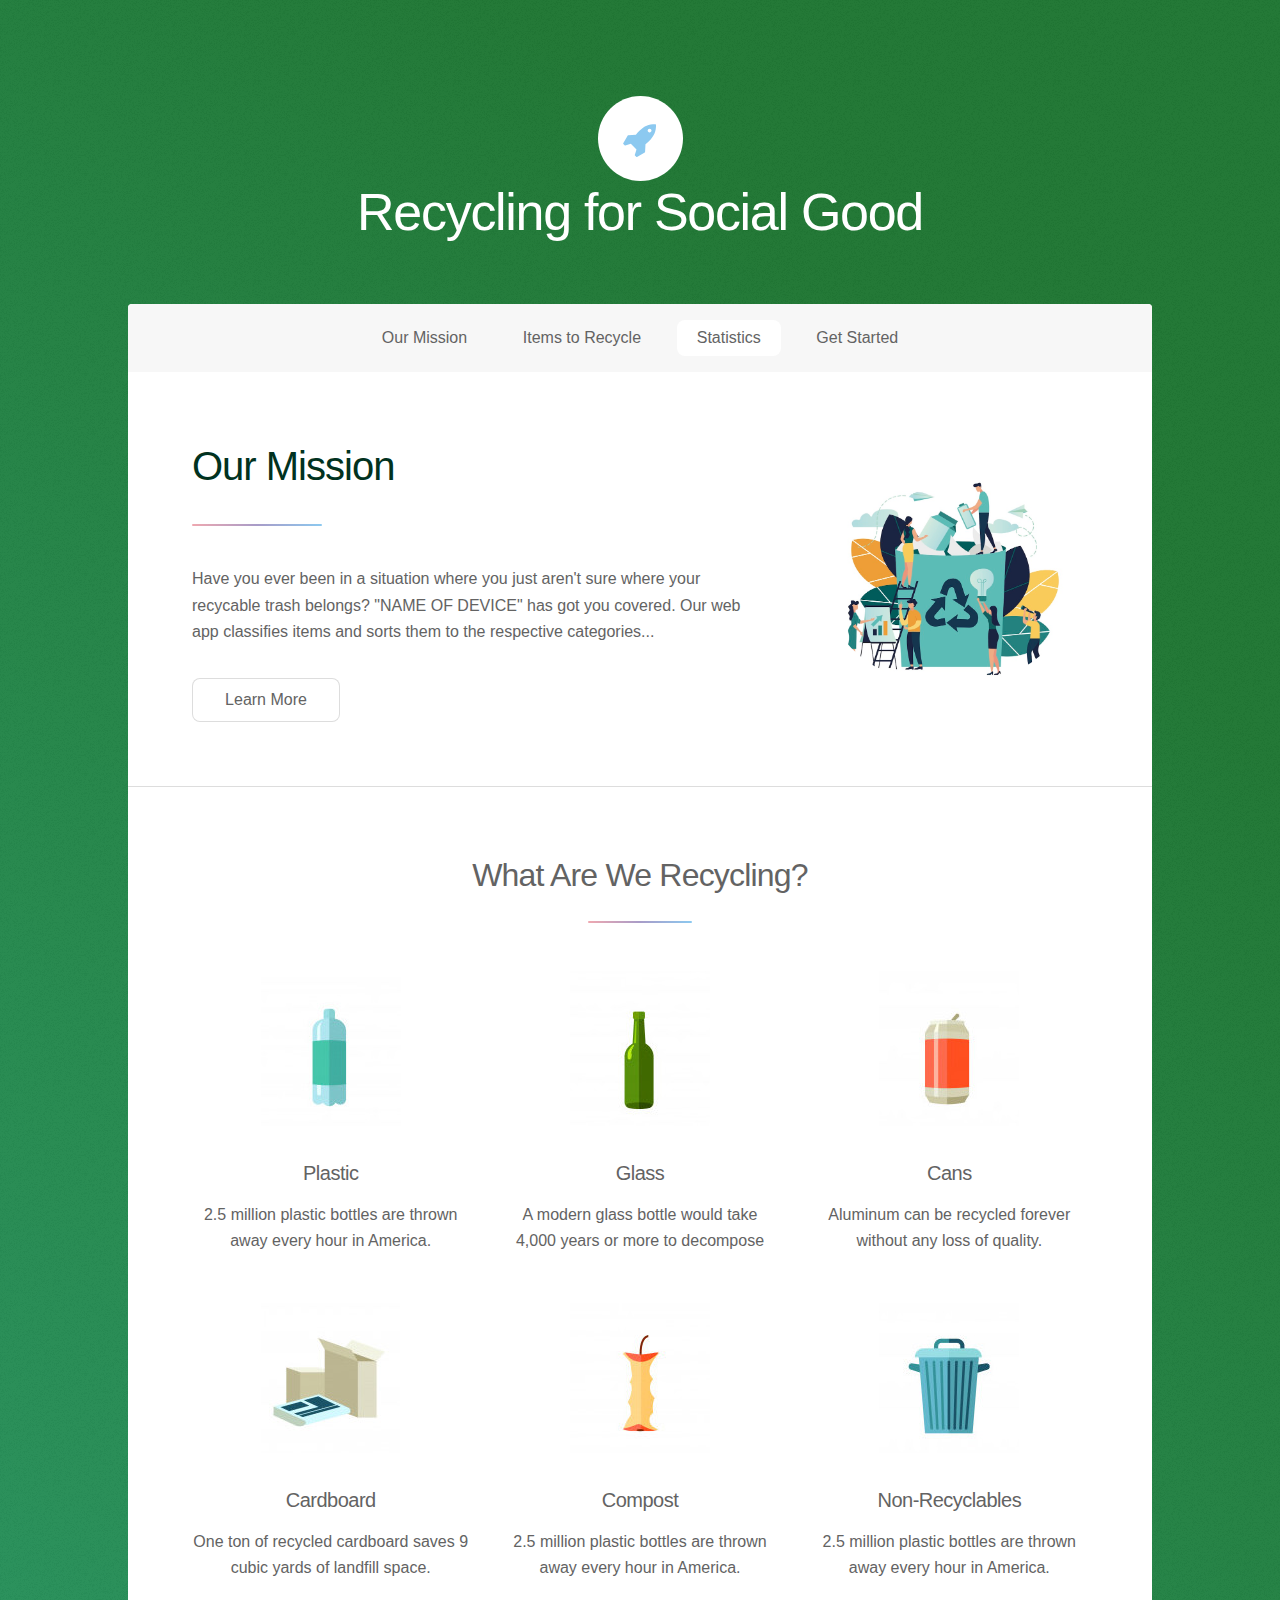
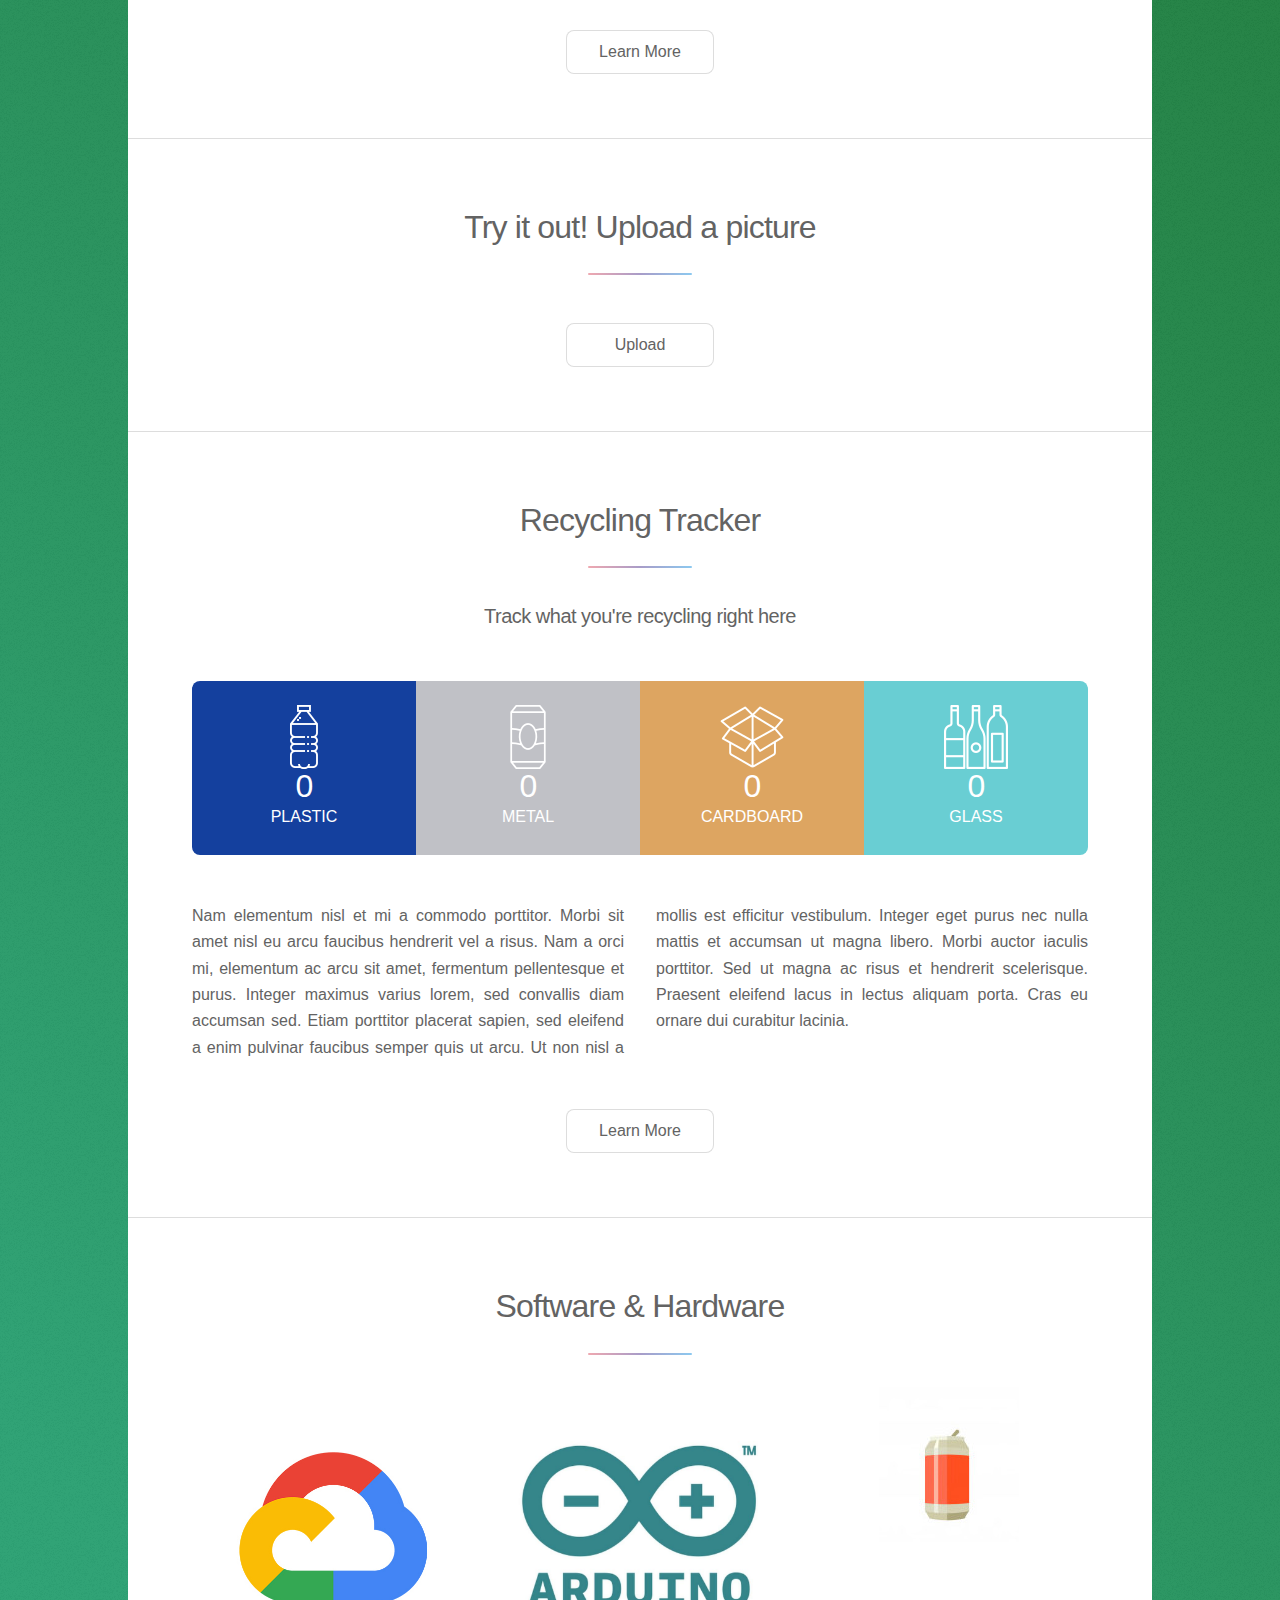
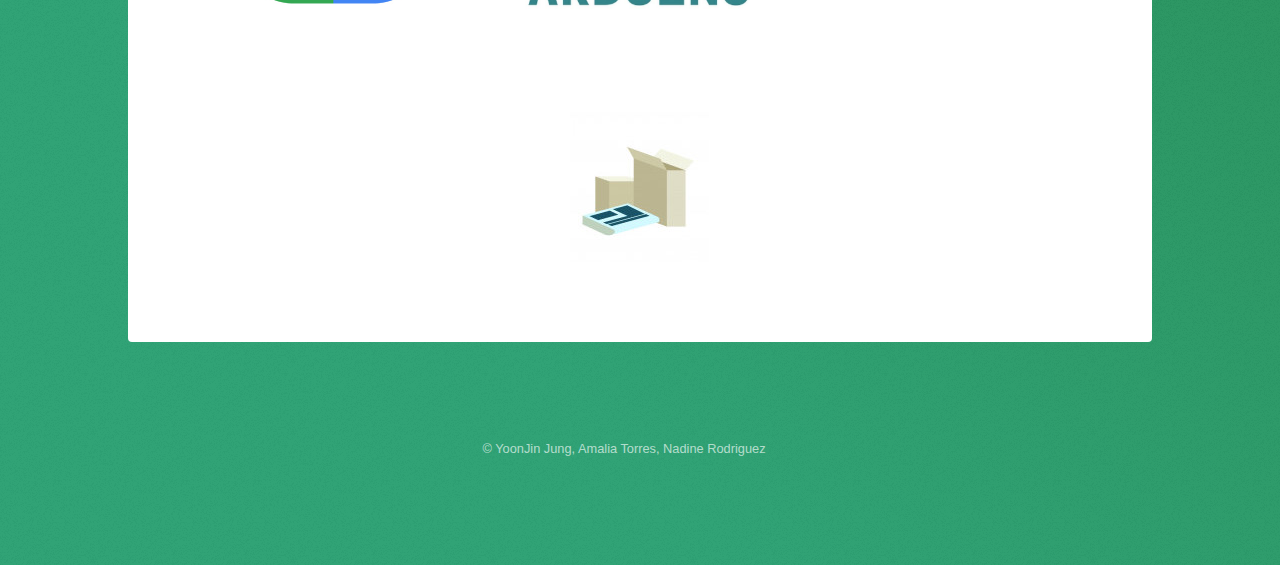
==== commit bfc6851b: "Added garbage and compost" ====
--- a/index.html
+++ b/index.html
@@ -14,9 +14,7 @@
 				<!-- Header -->
 					<header id="header" class="alt">
 						<img src="images/logo.svg" alt=""/>
-						<h1>Stellar</h1>
-						<p>Recycling for Social Good<br />
-						<!--built by <a href="https://twitter.com/ajlkn">@ajlkn</a> for <a href="https://html5up.net">HTML5 UP</a>.</p>-->
+						<h1>Recycling for Social Good</h1>
 					</header>
 
 				<!-- Nav -->
@@ -40,9 +38,9 @@
 											<h2 style="color: #013220; font-size: 40px">Our Mission</h2>
 										</header>
 										<p>Have you ever been in a situation where you just aren't sure where your recycable trash belongs?
-											 "NAME OF DEVICE" has got you covered. Our service analyzes items and... </p>
+											 "NAME OF DEVICE" has got you covered. Our web app classifies items and sorts them to the respective categories... </p>
 										<ul class="actions">
-											<li><a href="generic.html" class="button">Learn More</a></li>
+											<li><a href="" class="button">Learn More</a></li>
 										</ul>
 									</div>
 									<span id = "recycle-image" class = "image"id="image-recycle"><img src="images/people-recycling2.jpg" alt=""></span>
@@ -90,6 +88,24 @@
 										</div>
 										<h3>Cardboard</h3>
 										<p>One ton of recycled cardboard saves 9 cubic yards of landfill space.</p>
+									</li>
+									<li>
+										<div class="box alt">
+											<div class="row gtr-uniform">
+												<div class="col-12"><img src="images/compost.jpg" alt=""/></div>
+											</div>
+										</div>
+										<h3>Compost</h3>
+										<p>2.5 million plastic bottles are thrown away every hour in America.</p>
+									</li>
+									<li>
+										<div class="box alt">
+											<div class="row gtr-uniform">
+												<div class="col-12"><img src="images/trash.jpg" alt=""/></div>
+											</div>
+										</div>
+										<h3>Non-Recyclables</h3>
+										<p>2.5 million plastic bottles are thrown away every hour in America.</p>
 									</li>
 								</ul>
 								<footer class="major">
@@ -100,6 +116,18 @@
 							</section>
 
 						<!-- Second Section -->
+						<section id="second" class="main special">
+								<header class="major">
+									<h2>Try it out! Upload a picture</h2>
+								</header>
+								<footer class="major">
+									<ul class="actions special">
+										<li><a href="" class="button">Upload</a></li>
+									</ul>
+								</footer>
+							</section>
+
+						<!-- Third Section -->
 							<section id="second" class="main special">
 								<header class="major">
 									<h2>Recycling Tracker</h2>
--- a/assets/css/main.css
+++ b/assets/css/main.css
@@ -2816,7 +2816,7 @@
 	}
 
 		.features li {
-			width: calc(25% - 2em);
+			width: calc(33.33% - 2em);
 			margin-left: 2em;
 			margin-top: 3em;
 			padding: 0;
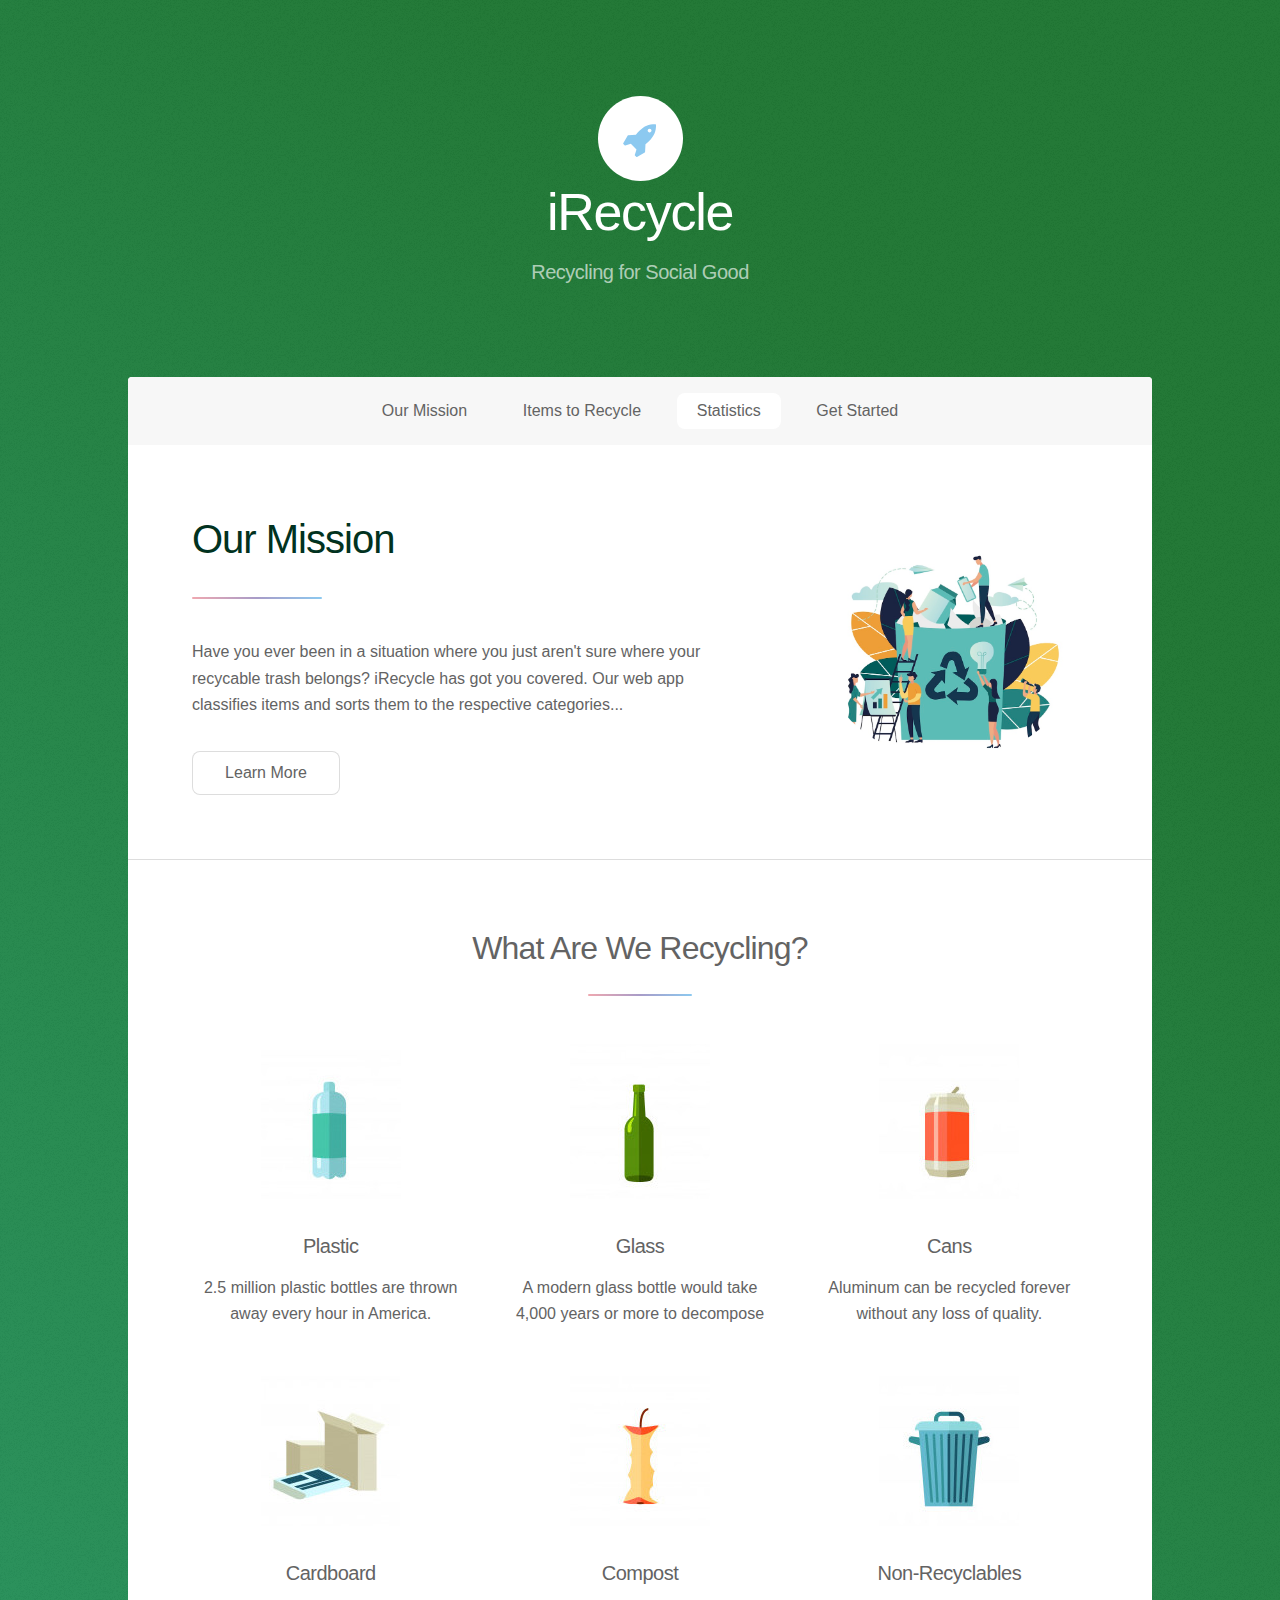
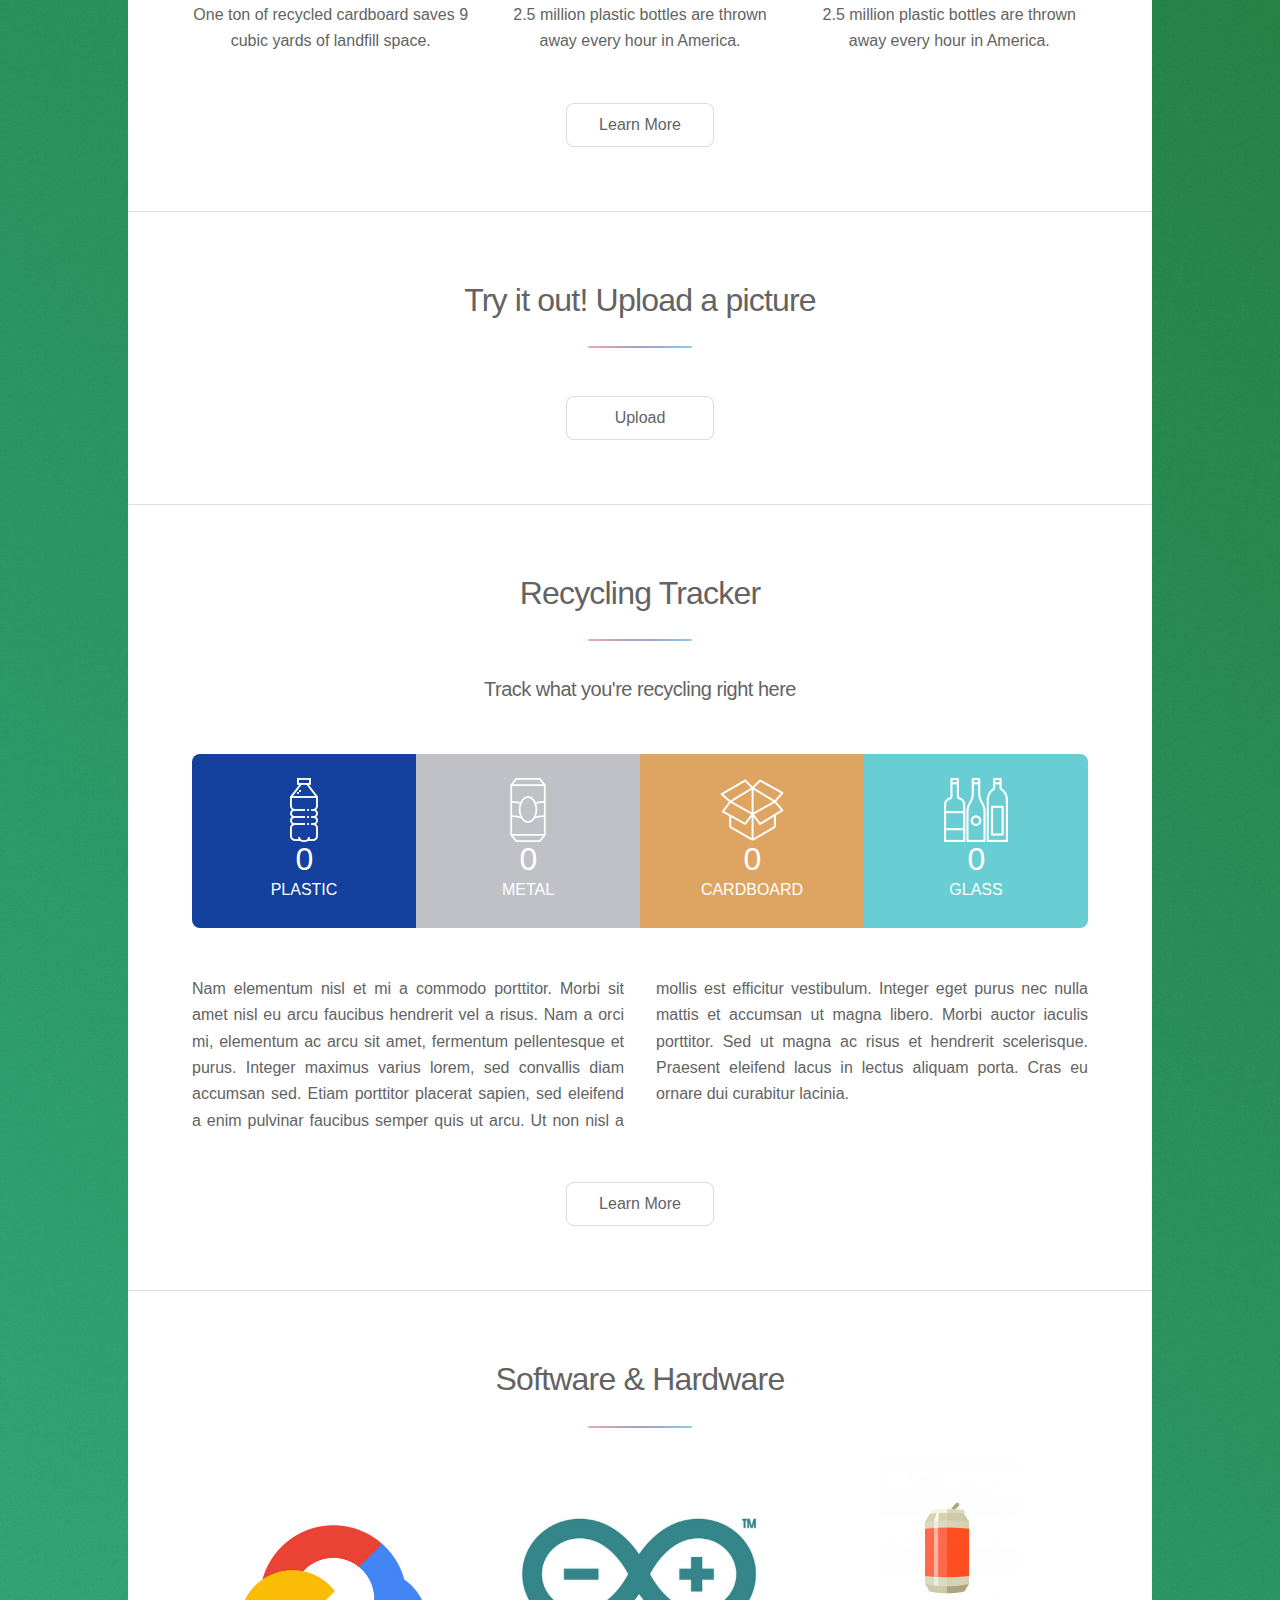
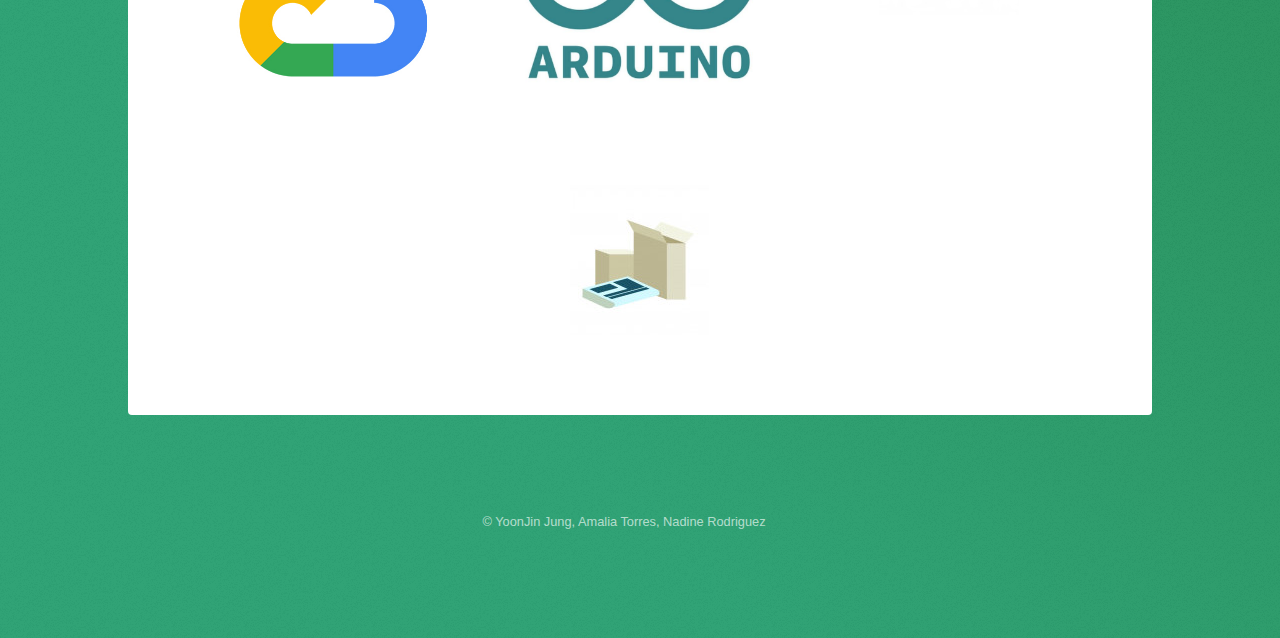
==== commit e7295272: "Update index.html" ====
--- a/index.html
+++ b/index.html
@@ -1,6 +1,6 @@
 <html>
 	<head>
-		<title>Recycling for Social Good</title>
+		<title>iRecycle</title>
 		<meta charset="utf-8" />
 		<meta name="viewport" content="width=device-width, initial-scale=1, user-scalable=no" />
 		<link rel="stylesheet" href="assets/css/main.css" />
@@ -14,7 +14,8 @@
 				<!-- Header -->
 					<header id="header" class="alt">
 						<img src="images/logo.svg" alt=""/>
-						<h1>Recycling for Social Good</h1>
+						<h1>iRecycle</h1>
+						<p>Recycling for Social Good</p>
 					</header>
 
 				<!-- Nav -->
@@ -38,7 +39,7 @@
 											<h2 style="color: #013220; font-size: 40px">Our Mission</h2>
 										</header>
 										<p>Have you ever been in a situation where you just aren't sure where your recycable trash belongs?
-											 "NAME OF DEVICE" has got you covered. Our web app classifies items and sorts them to the respective categories... </p>
+											 iRecycle has got you covered. Our web app classifies items and sorts them to the respective categories... </p>
 										<ul class="actions">
 											<li><a href="" class="button">Learn More</a></li>
 										</ul>
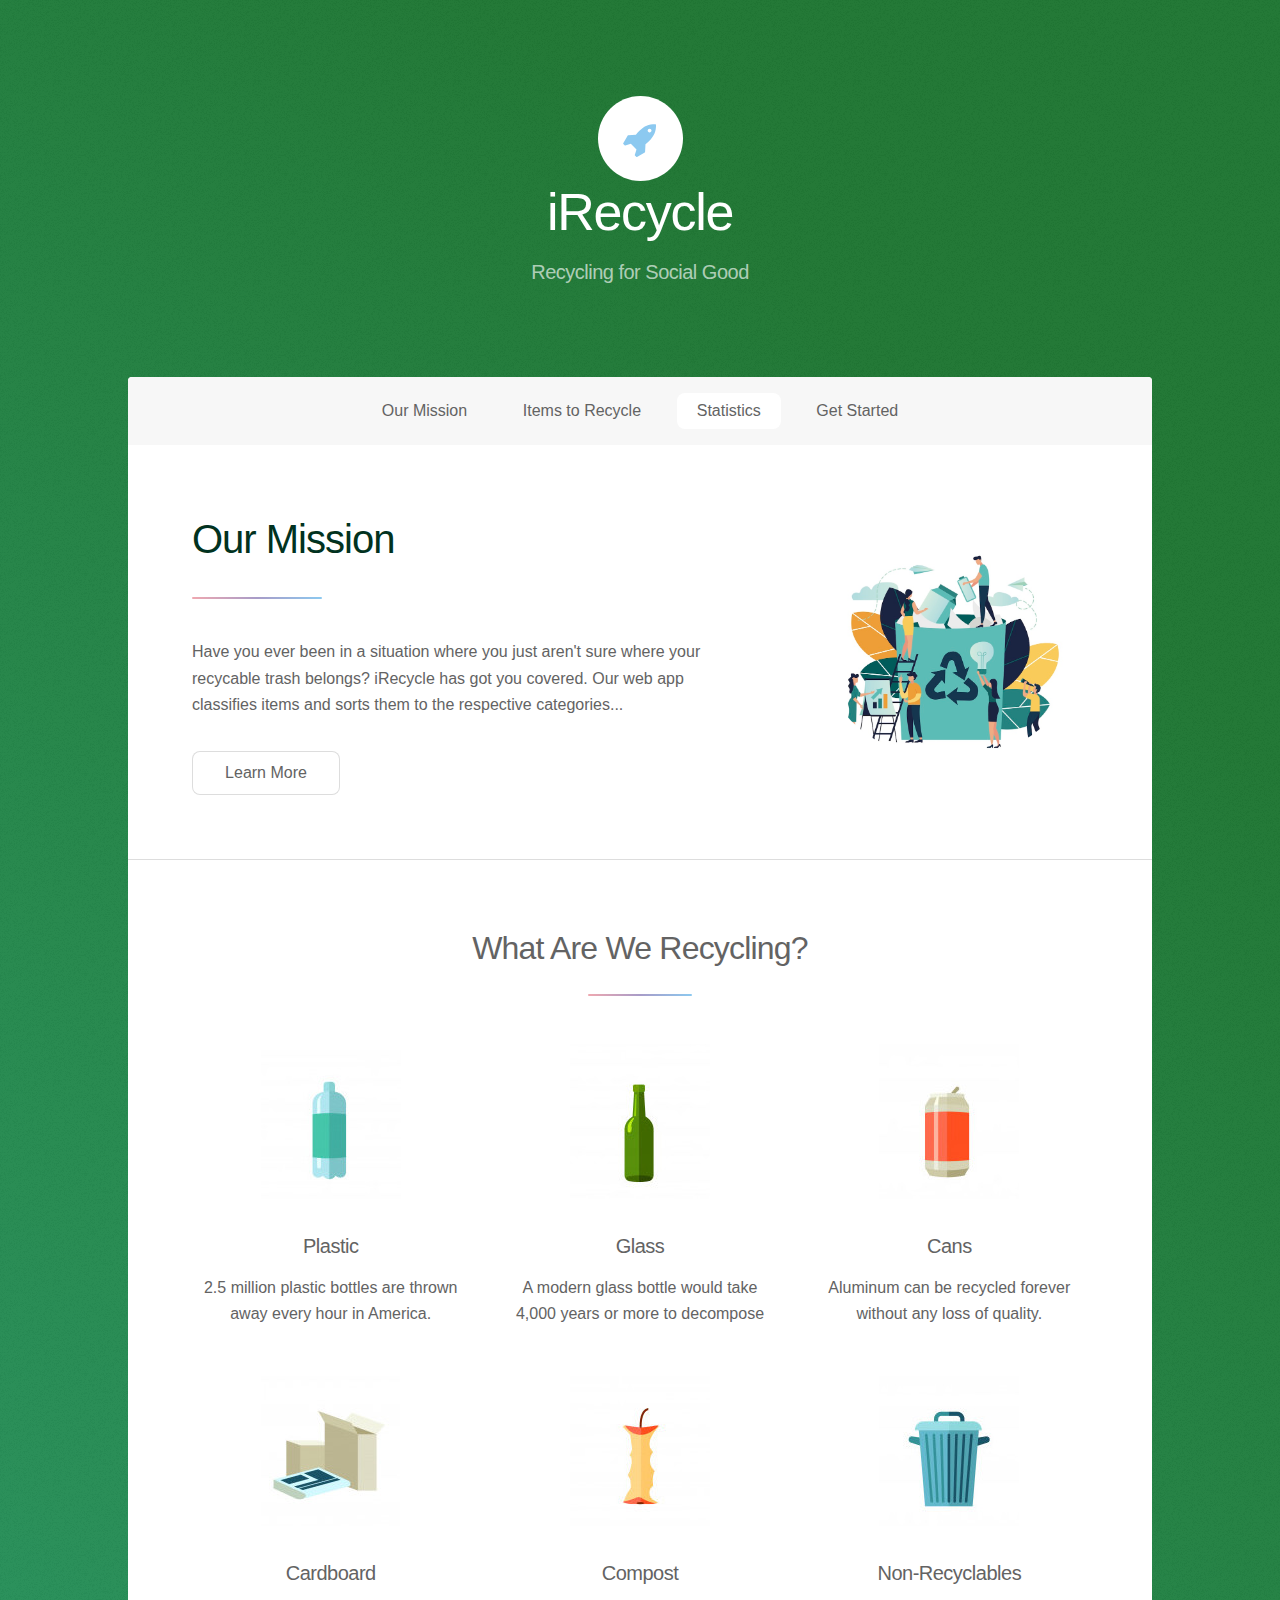
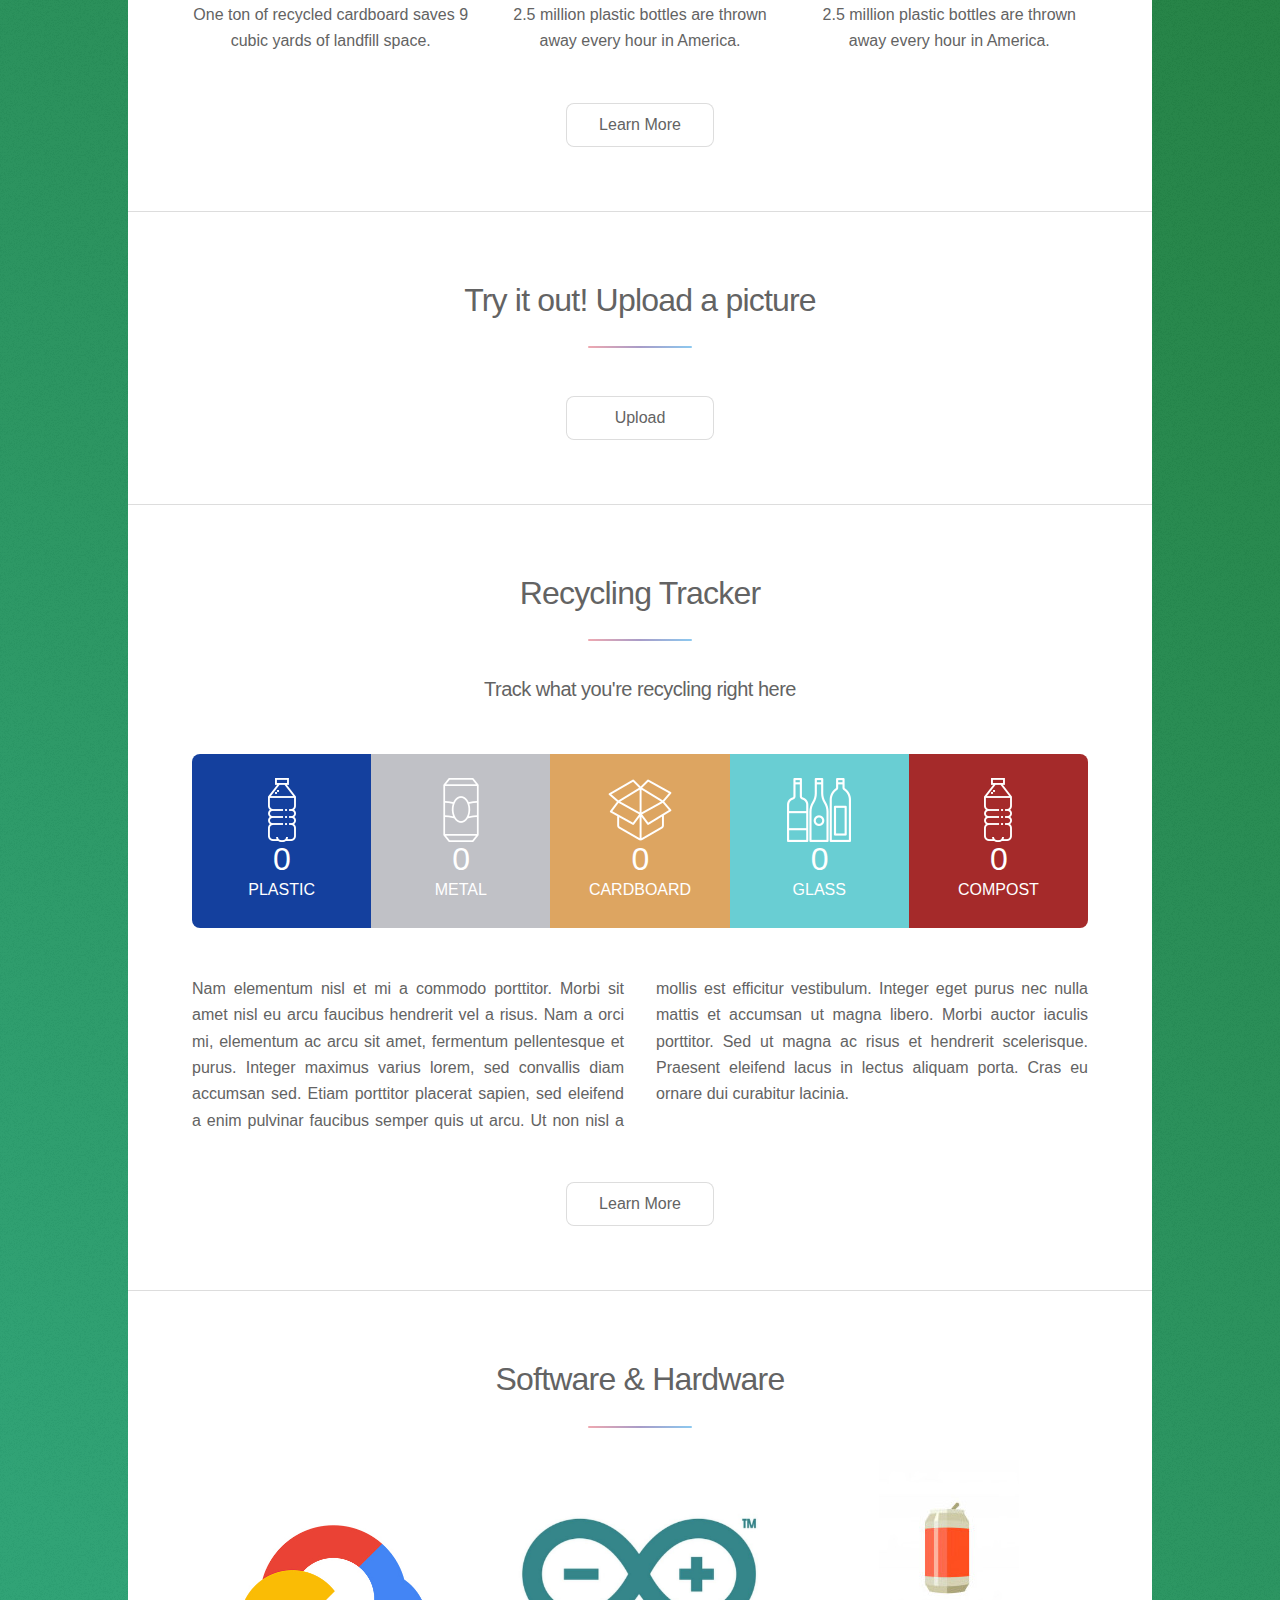
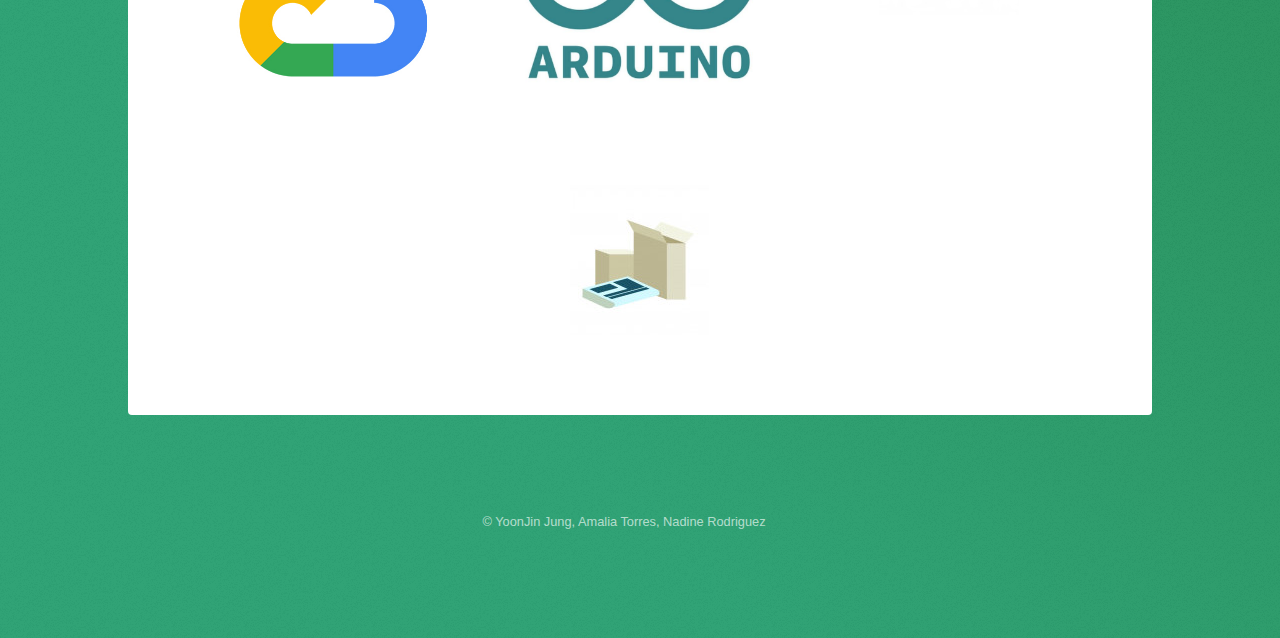
==== commit 7bf6787b: "Update index.html" ====
--- a/index.html
+++ b/index.html
@@ -14,6 +14,7 @@
 				<!-- Header -->
 					<header id="header" class="alt">
 						<img src="images/logo.svg" alt=""/>
+						<br/>
 						<h1>iRecycle</h1>
 						<p>Recycling for Social Good</p>
 					</header>
@@ -151,6 +152,10 @@
 										<span><img src="images/glass-icon.png" alt=""/></span>
 										<strong>0</strong> GLASS
 									</li>
+									<li class="style5">
+										<span><img src="images/plastic-icon.png" alt=""/></span>
+										<strong>0</strong> COMPOST
+									</li>
 								</ul>
 								<p class="content">Nam elementum nisl et mi a commodo porttitor. Morbi sit amet nisl eu arcu faucibus hendrerit vel a risus. Nam a orci mi, elementum ac arcu sit amet, fermentum pellentesque et purus. Integer maximus varius lorem, sed convallis diam accumsan sed. Etiam porttitor placerat sapien, sed eleifend a enim pulvinar faucibus semper quis ut arcu. Ut non nisl a mollis est efficitur vestibulum. Integer eget purus nec nulla mattis et accumsan ut magna libero. Morbi auctor iaculis porttitor. Sed ut magna ac risus et hendrerit scelerisque. Praesent eleifend lacus in lectus aliquam porta. Cras eu ornare dui curabitur lacinia.</p>
 								<footer class="major">
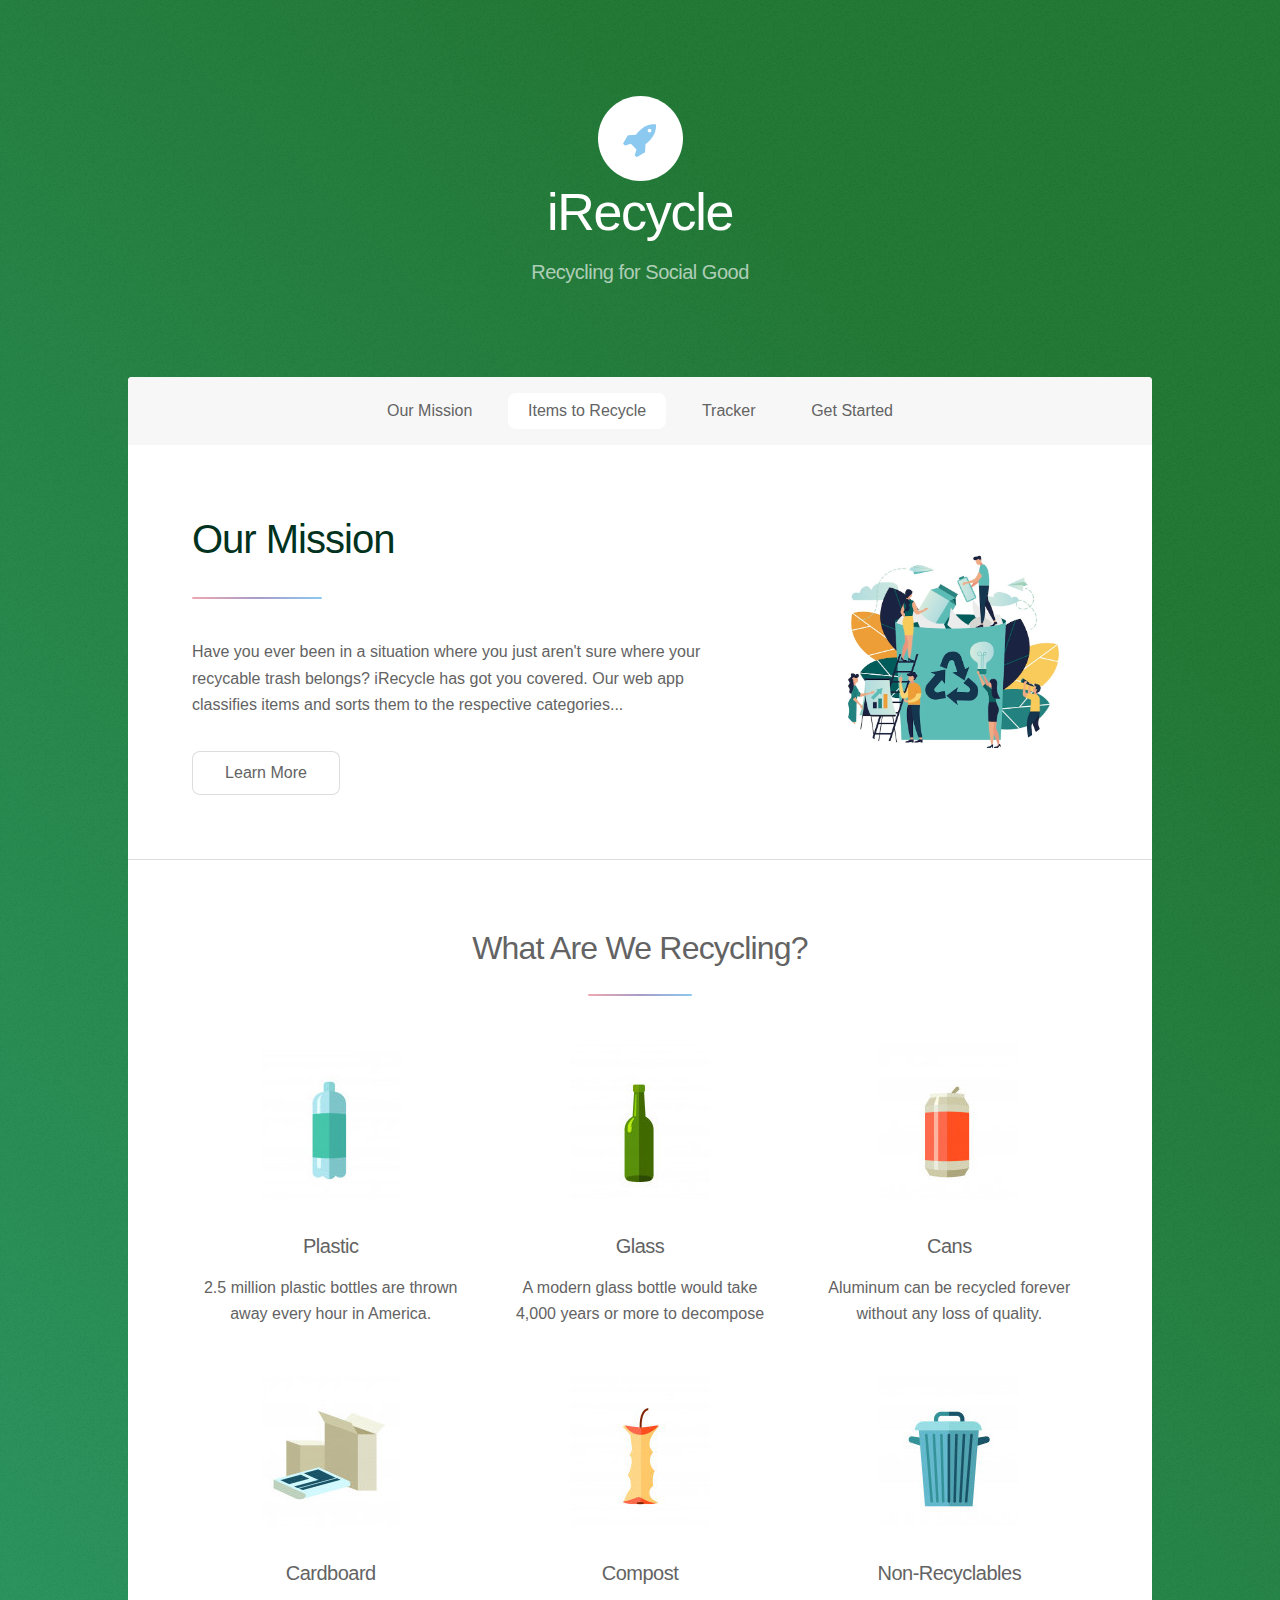
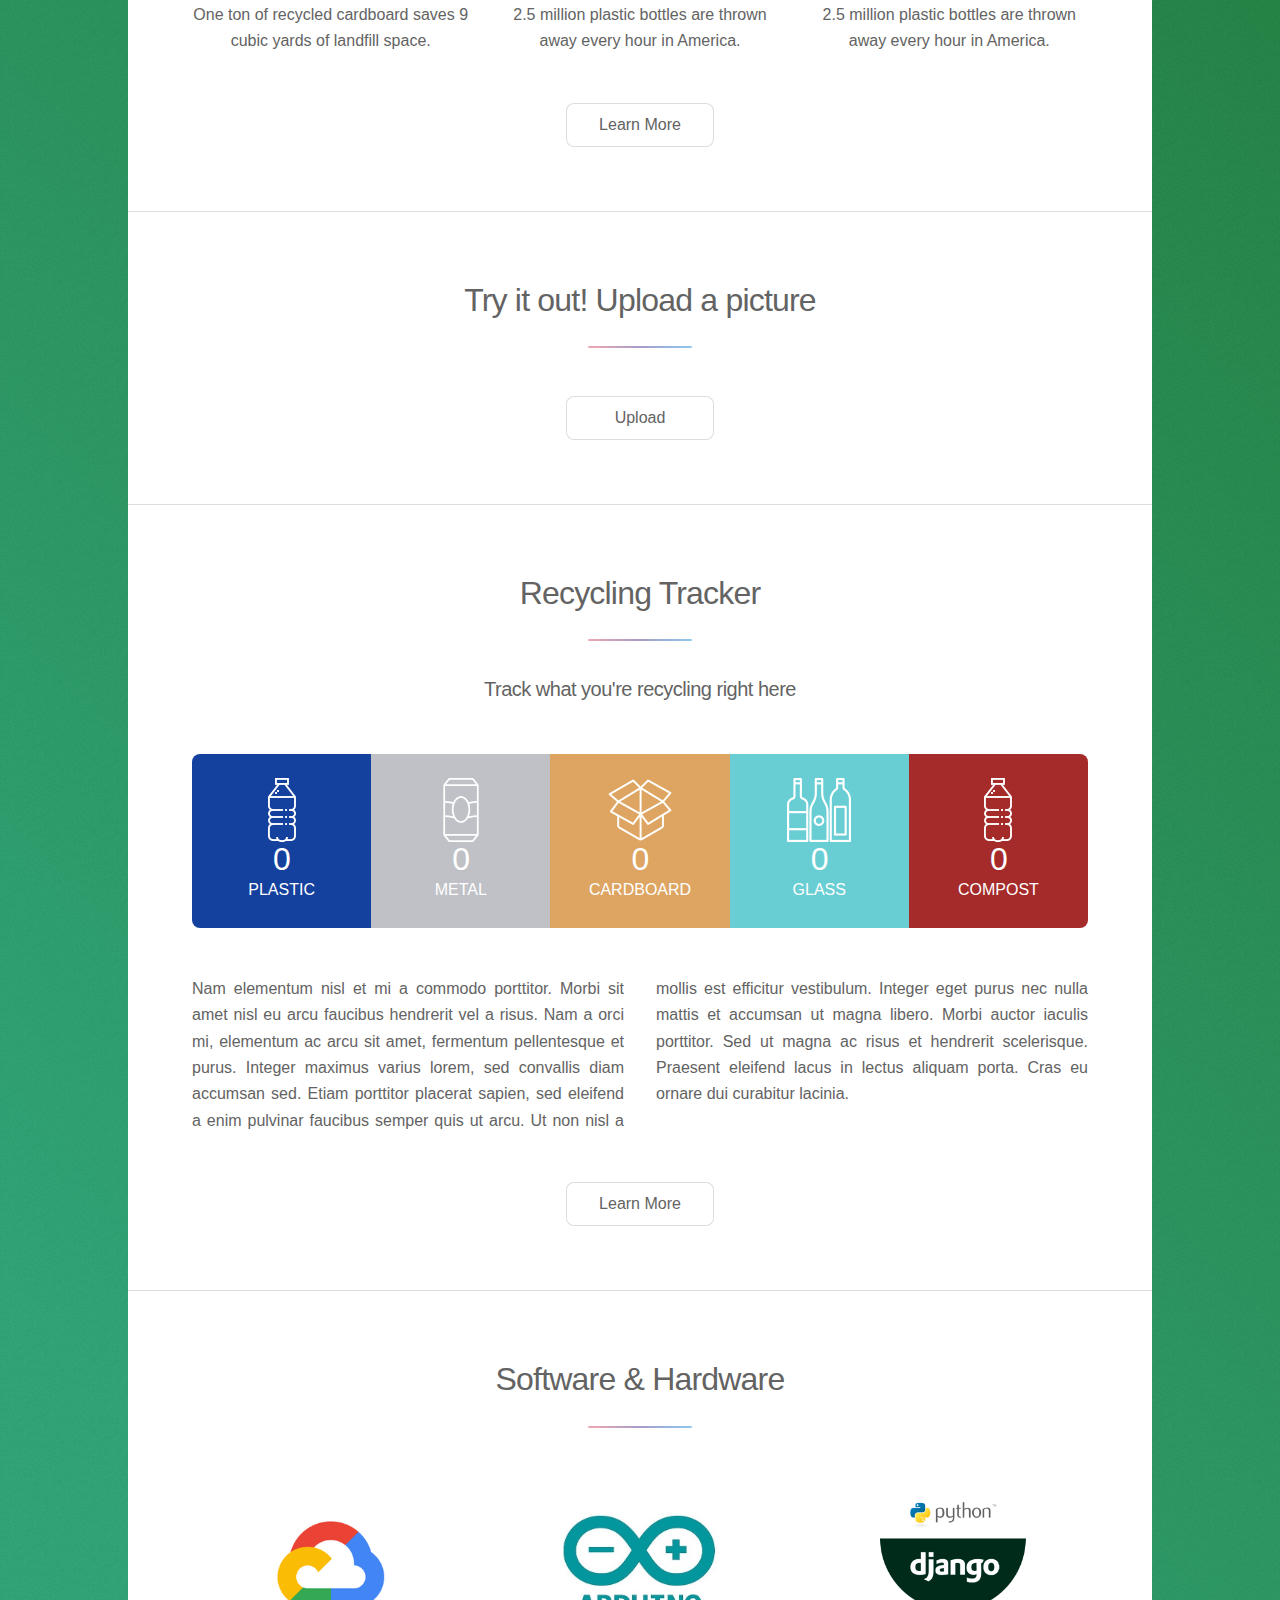
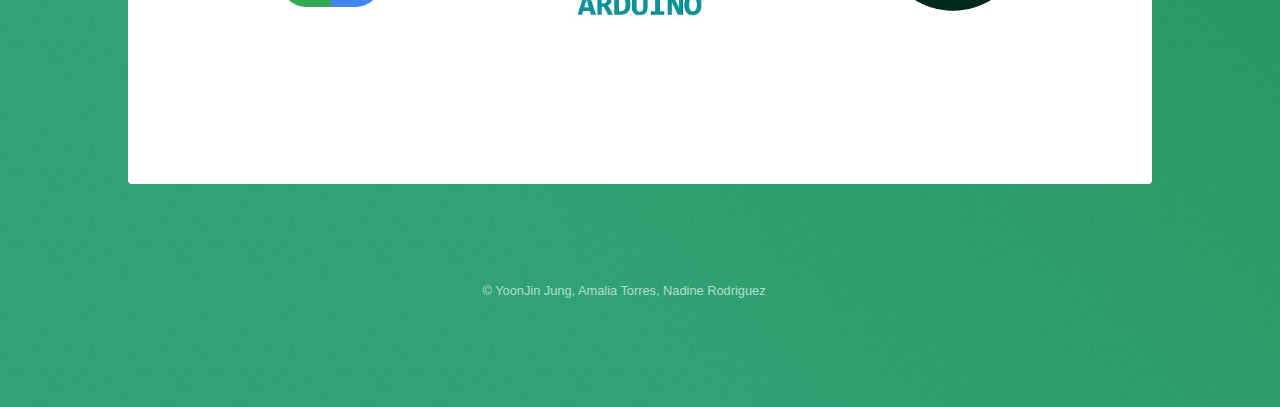
==== commit db91f588: "made several css changes" ====
--- a/index.html
+++ b/index.html
@@ -24,7 +24,7 @@
 						<ul>
 							<li><a href="#intro" class="active">Our Mission</a></li>
 							<li><a href="#first"> Items to Recycle </a></li>
-							<li><a href="#second"> Statistics </a></li>
+							<li><a href="#second"> Tracker </a></li>
 							<li><a href="#cta"> Get Started </a></li>
 						</ul>
 					</nav>
@@ -172,34 +172,27 @@
 
 								<!-- Software Used-->
 										<ul class="features">
-											<li>
+											<li class="style1">
 												<div class="box alt">
 													<div class="row gtr-uniform">
-														<a  href="https://cloud.google.com/" target="_blank" class="col-12"><span class="image fit"><img class="fade" src="images/googlecloud.jpg"/></span></a>
+														<a href="https://cloud.google.com/" target="_blank" class="col-12"><span class="image fit"><img class="fade" src="images/googlecloud3.png"/></span></a>
 													</div>
 												</div>
 											</li>
-											<li>
+											<li class = "style2">
 												<div class="box alt">
 													<div class="row gtr-uniform">
 														<a  href="https://www.arduino.cc/en/Main/Software" target="_blank" class="col-12"><span class="image fit"><img class="fade" src="images/arduino.jpg" /></span></a>
 													</div>
 												</div>
 											</li>
-											<li>
+											<li class="style3">
 												<div class="box alt">
 													<div class="row gtr-uniform">
-														<div class="col-12"><img src="images/can.jpg" href="#" alt="" /></div>
-													</div>
+<a  href="https://www.arduino.cc/en/Main/Software" target="_blank" class="col-12"><span class="image fit"><img class="fade" src="images/django.png" /></span></a>													</div>
 												</div>
 											</li>
-											<li>
-												<div class="box alt">
-													<div class="row gtr-uniform">
-														<div class="col-12"><img src="images/cardboard.jpg" a href="#" alt="" /></div>
-													</div>
-												</div>
-											</li>
+
 										</ul>
 							</section>
 
--- a/assets/css/main.css
+++ b/assets/css/main.css
@@ -3796,7 +3796,3 @@
    .fade:hover {
       opacity: 0.5;
       }
-.recycle-image{
-	border-color: black;
-	border-width: 2px;
-}
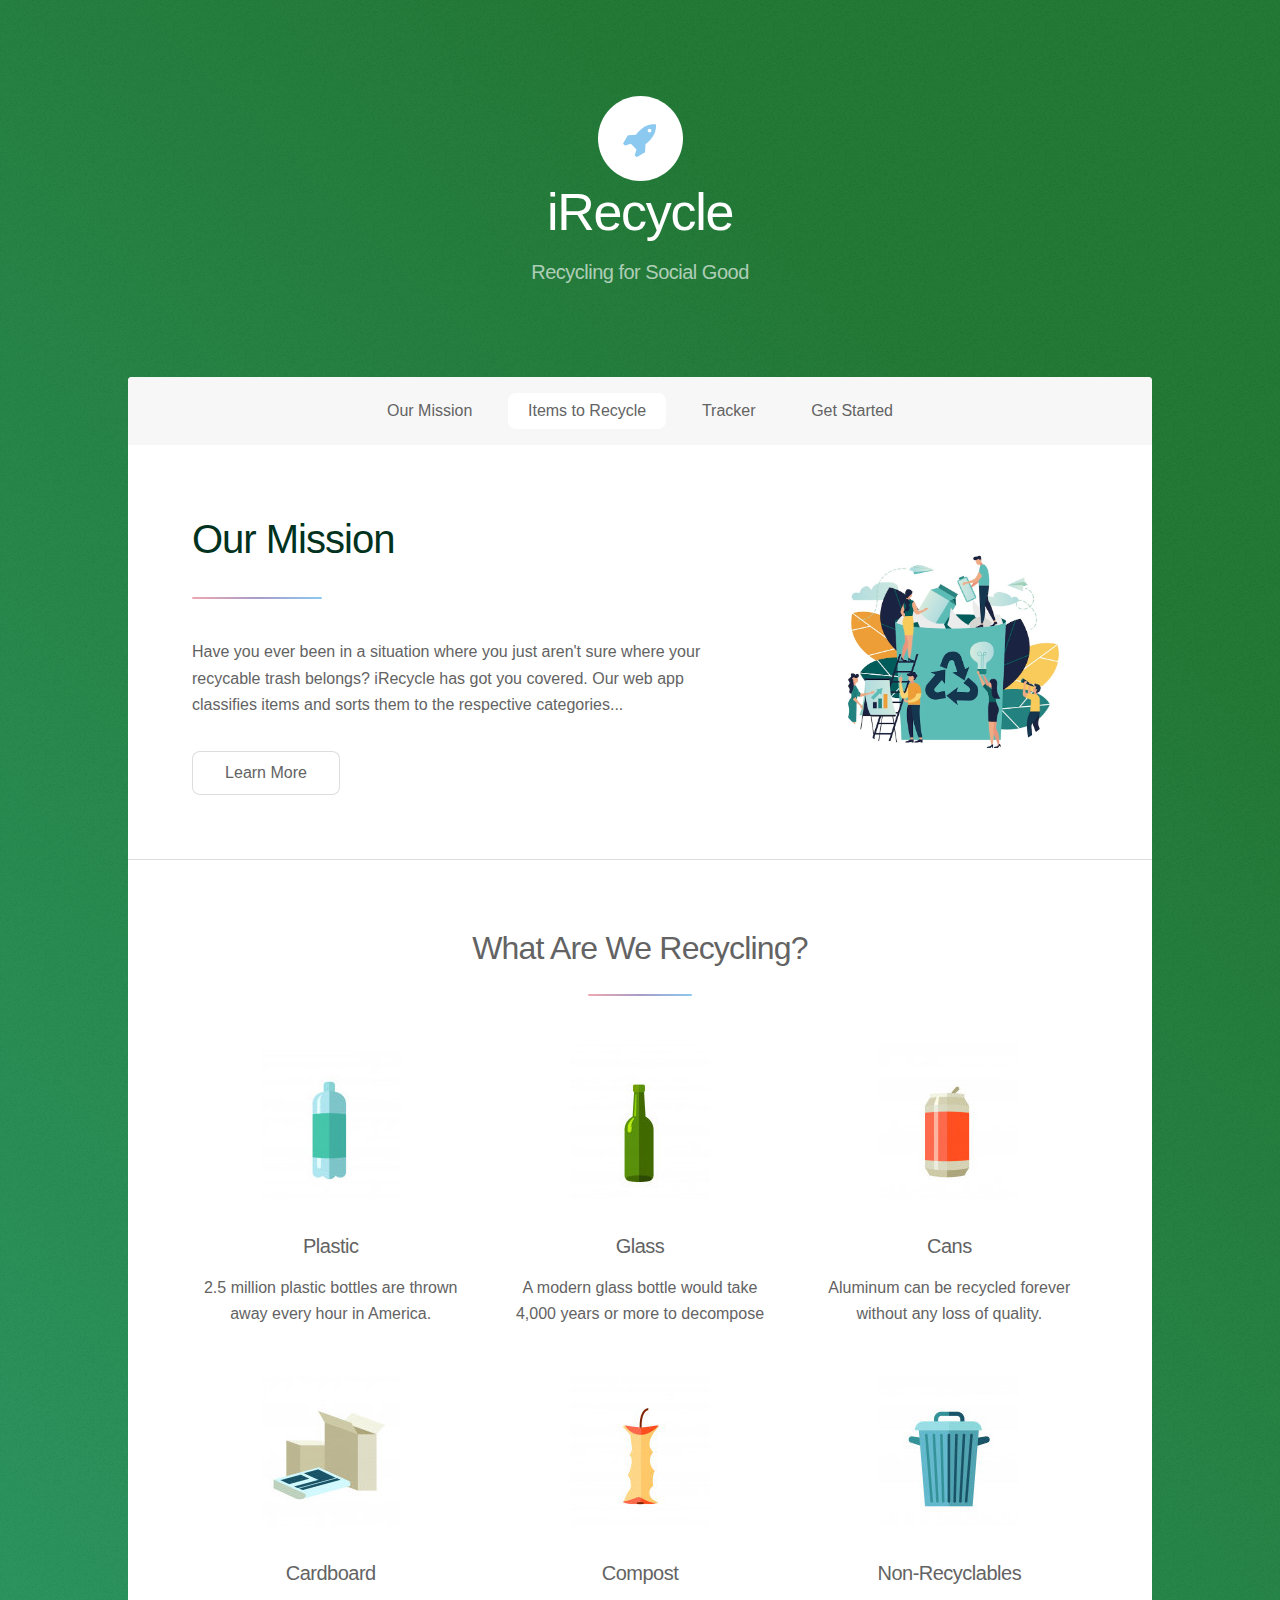
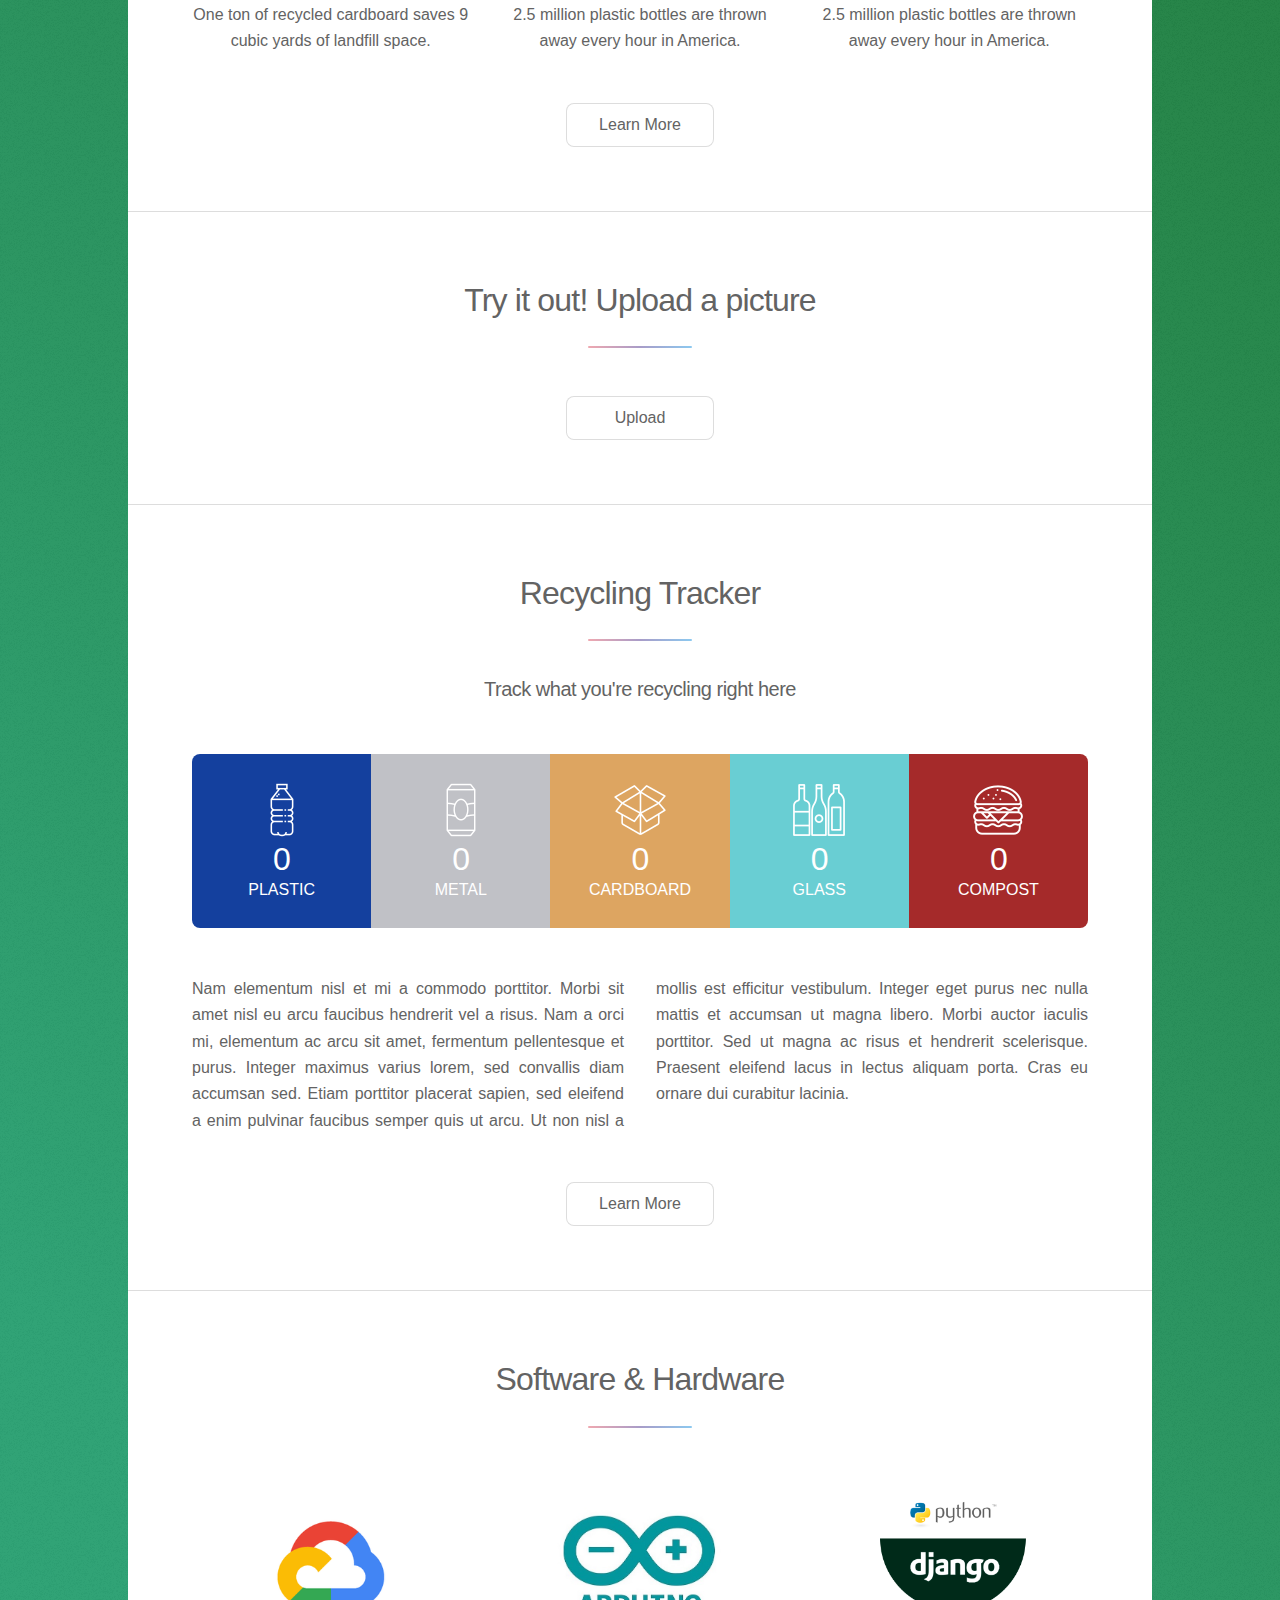
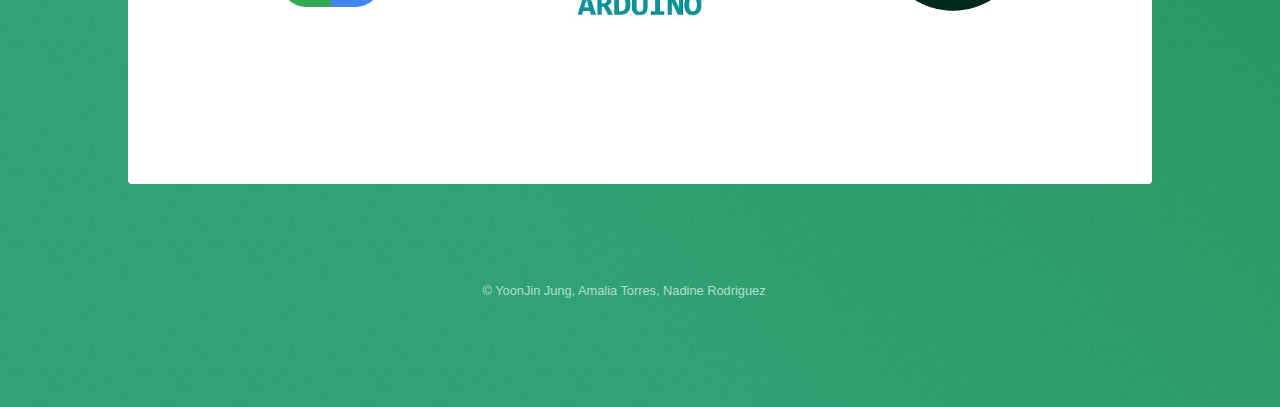
==== commit 01885051: "fixed icon sizing" ====
--- a/index.html
+++ b/index.html
@@ -153,7 +153,7 @@
 										<strong>0</strong> GLASS
 									</li>
 									<li class="style5">
-										<span><img src="images/plastic-icon.png" alt=""/></span>
+										<span><img src="images/compost-icon.png" alt=""/></span>
 										<strong>0</strong> COMPOST
 									</li>
 								</ul>
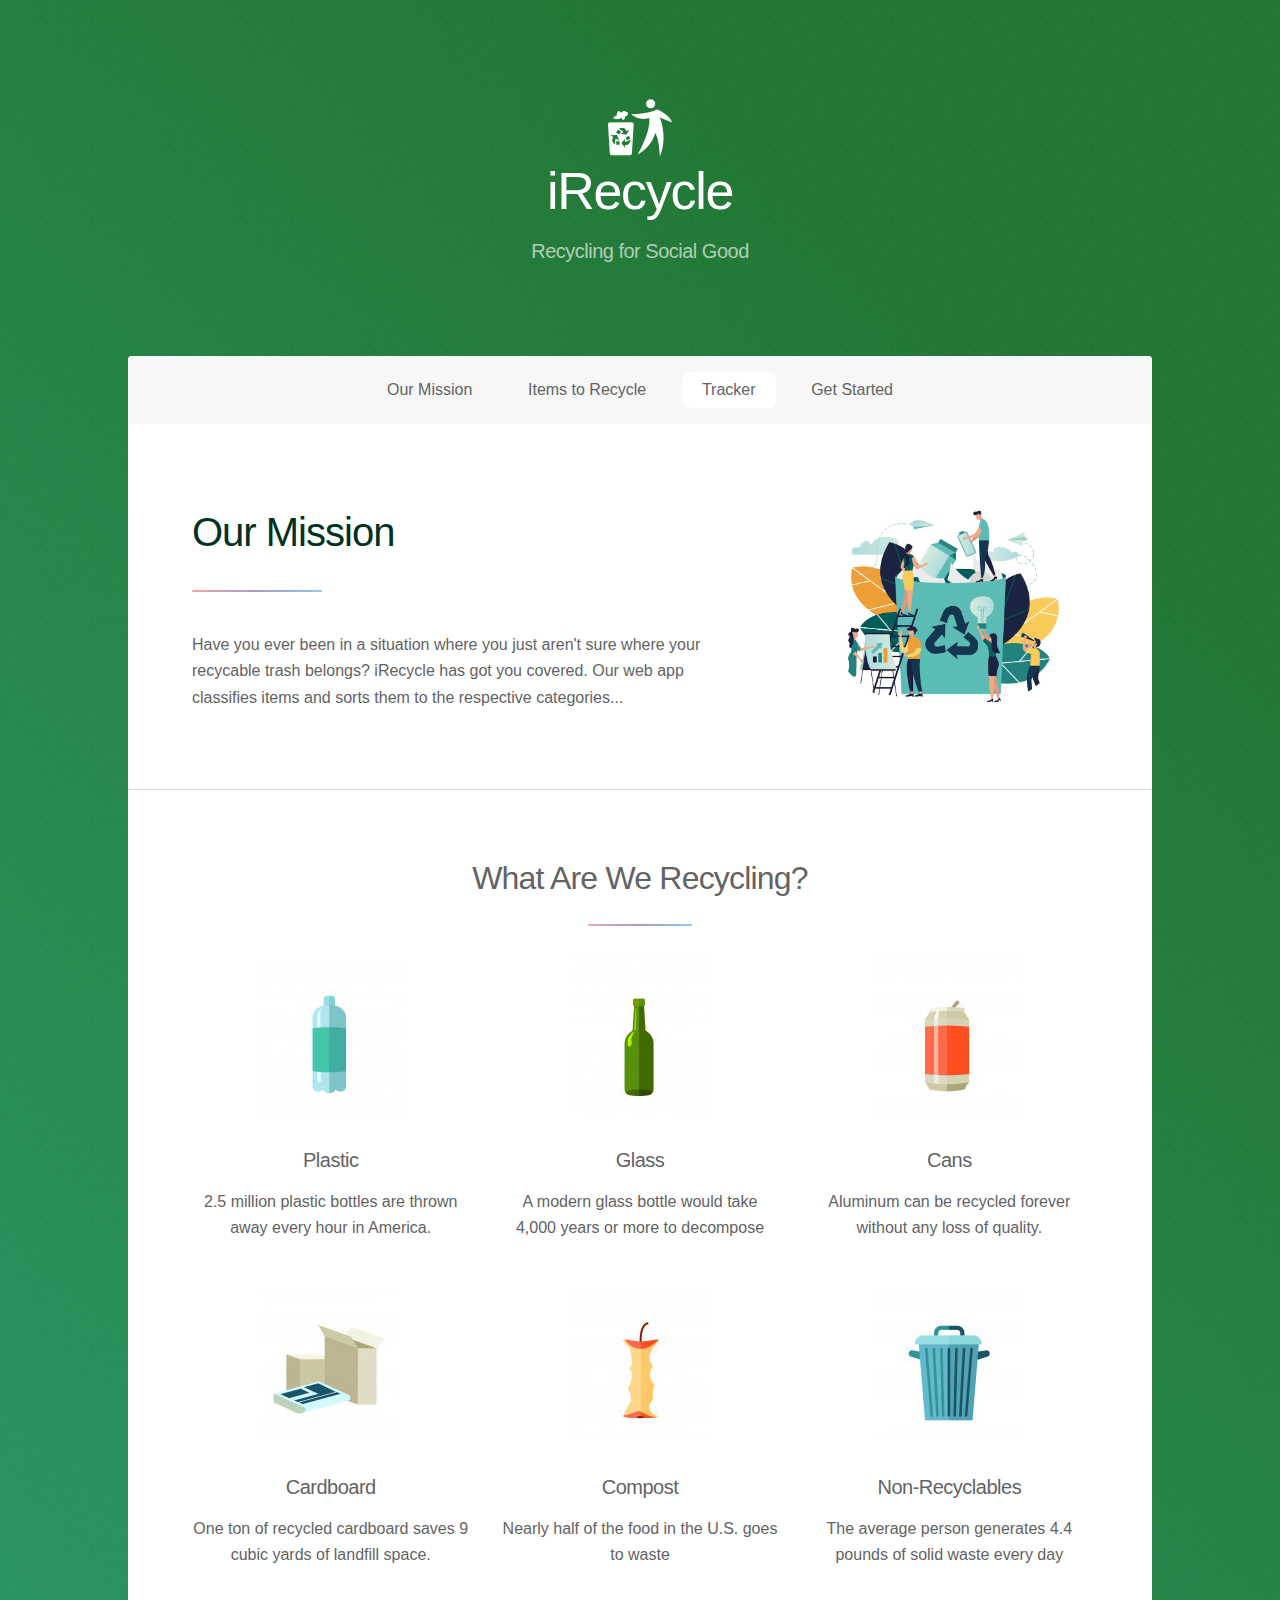
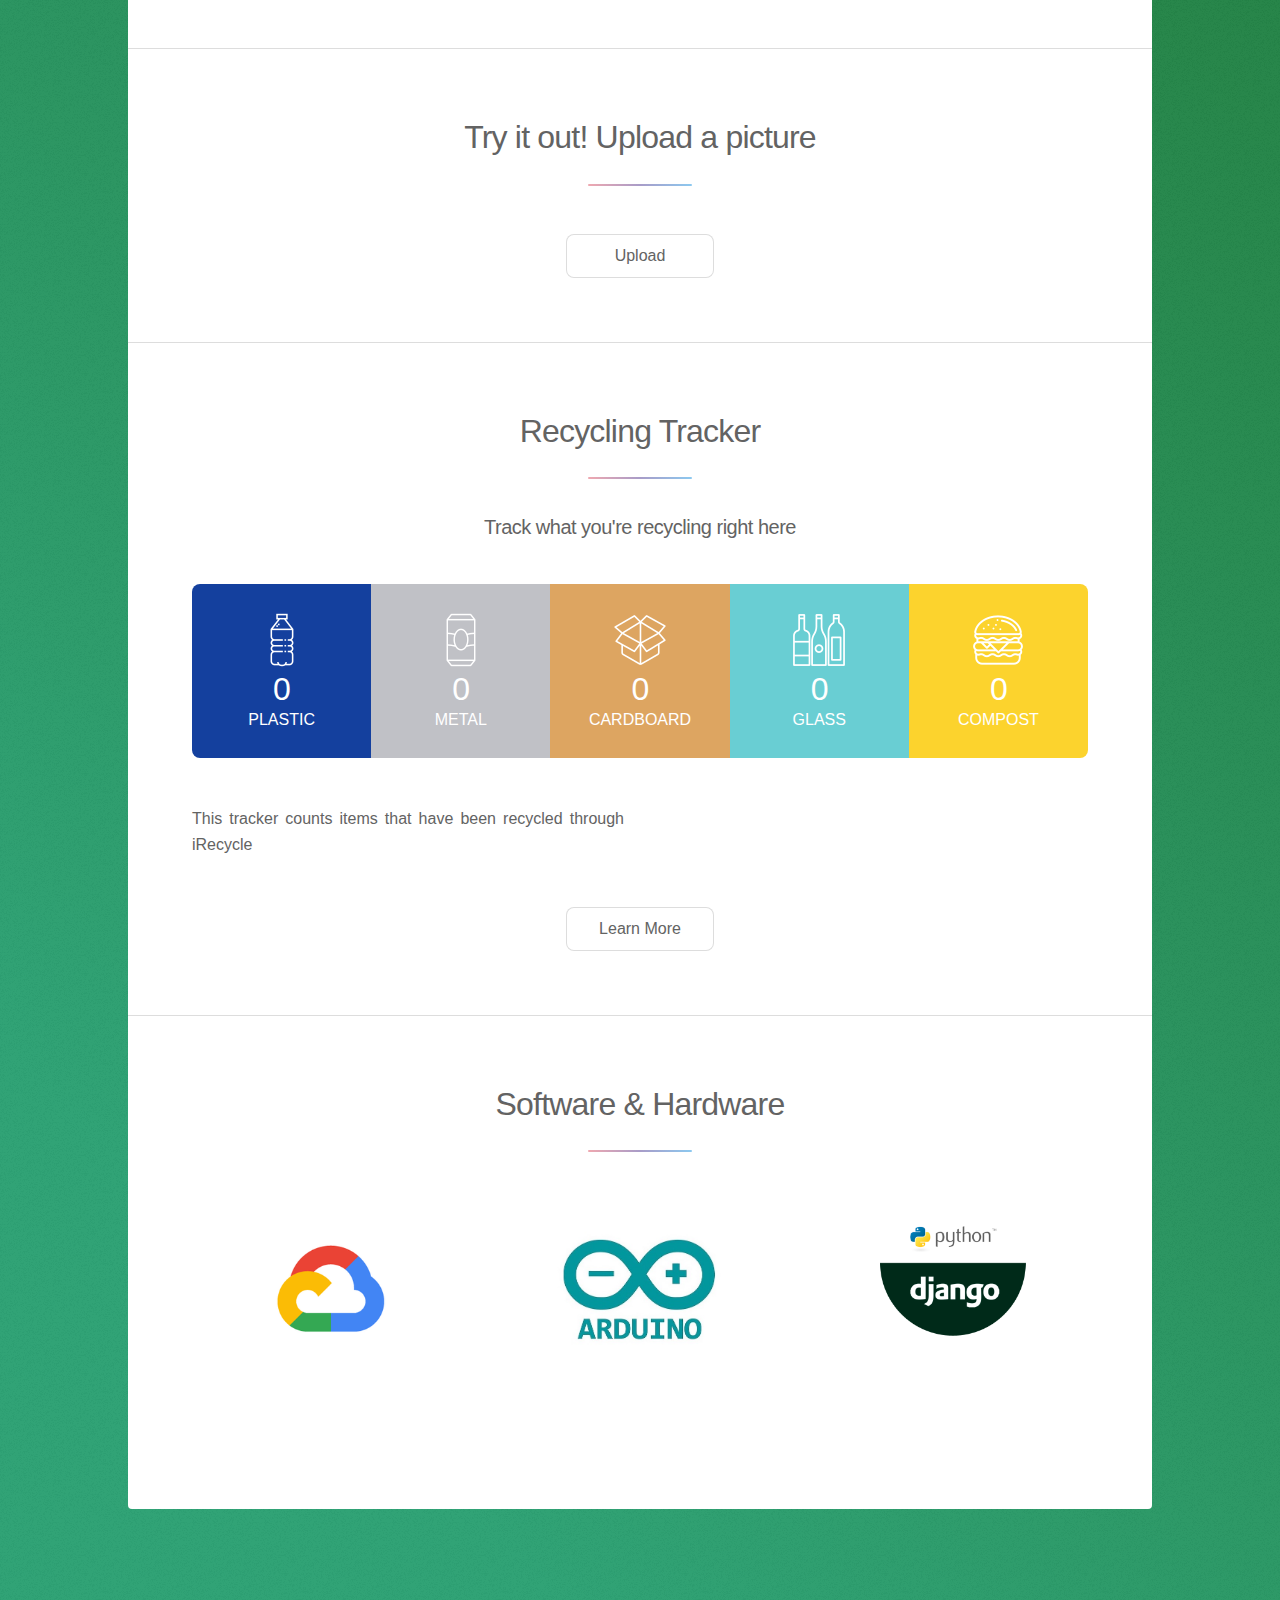
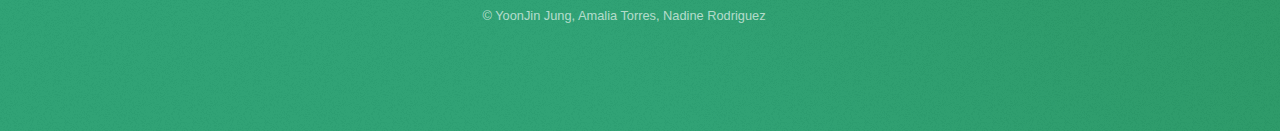
==== commit ec68cbc6: "some changes" ====
--- a/index.html
+++ b/index.html
@@ -13,7 +13,7 @@
 
 				<!-- Header -->
 					<header id="header" class="alt">
-						<img src="images/logo.svg" alt=""/>
+						<img src="images/i-recycle.png" alt=""/>
 						<br/>
 						<h1>iRecycle</h1>
 						<p>Recycling for Social Good</p>
@@ -41,9 +41,7 @@
 										</header>
 										<p>Have you ever been in a situation where you just aren't sure where your recycable trash belongs?
 											 iRecycle has got you covered. Our web app classifies items and sorts them to the respective categories... </p>
-										<ul class="actions">
-											<li><a href="" class="button">Learn More</a></li>
-										</ul>
+
 									</div>
 									<span id = "recycle-image" class = "image"id="image-recycle"><img src="images/people-recycling2.jpg" alt=""></span>
 								</div>
@@ -98,7 +96,7 @@
 											</div>
 										</div>
 										<h3>Compost</h3>
-										<p>2.5 million plastic bottles are thrown away every hour in America.</p>
+										<p>Nearly half of the food in the U.S. goes to waste</p>
 									</li>
 									<li>
 										<div class="box alt">
@@ -107,14 +105,9 @@
 											</div>
 										</div>
 										<h3>Non-Recyclables</h3>
-										<p>2.5 million plastic bottles are thrown away every hour in America.</p>
+										<p>The average person generates 4.4 pounds of solid waste every day</p>
 									</li>
 								</ul>
-								<footer class="major">
-									<ul class="actions special">
-										<li><a href="https://everkept.com/assets/pdf/RecyclingRules.pdf" class="button">Learn More</a></li>
-									</ul>
-								</footer>
 							</section>
 
 						<!-- Second Section -->
@@ -157,7 +150,7 @@
 										<strong>0</strong> COMPOST
 									</li>
 								</ul>
-								<p class="content">Nam elementum nisl et mi a commodo porttitor. Morbi sit amet nisl eu arcu faucibus hendrerit vel a risus. Nam a orci mi, elementum ac arcu sit amet, fermentum pellentesque et purus. Integer maximus varius lorem, sed convallis diam accumsan sed. Etiam porttitor placerat sapien, sed eleifend a enim pulvinar faucibus semper quis ut arcu. Ut non nisl a mollis est efficitur vestibulum. Integer eget purus nec nulla mattis et accumsan ut magna libero. Morbi auctor iaculis porttitor. Sed ut magna ac risus et hendrerit scelerisque. Praesent eleifend lacus in lectus aliquam porta. Cras eu ornare dui curabitur lacinia.</p>
+								<p class="content">This tracker counts items that have been recycled through iRecycle</p>
 								<footer class="major">
 									<ul class="actions special">
 										<li><a href="generic.html" class="button">Learn More</a></li>
@@ -189,7 +182,7 @@
 											<li class="style3">
 												<div class="box alt">
 													<div class="row gtr-uniform">
-<a  href="https://www.arduino.cc/en/Main/Software" target="_blank" class="col-12"><span class="image fit"><img class="fade" src="images/django.png" /></span></a>													</div>
+<a  href="https://www.djangoproject.com/" target="_blank" class="col-12"><span class="image fit"><img class="fade" src="images/django.png" /></span></a>													</div>
 												</div>
 											</li>
 
--- a/assets/css/main.css
+++ b/assets/css/main.css
@@ -2639,7 +2639,7 @@
 	}
 
 	header.major {
-		margin-bottom: 3em;
+		margin-bottom: 2em;
 	}
 
 		header.major h2 {
@@ -2902,7 +2902,7 @@
 			}
 
 			.statistics li.style5 {
-				background-color: brown;
+				background-color: #FCD32D;
 			}
 
 			.statistics li strong, .statistics li b {
